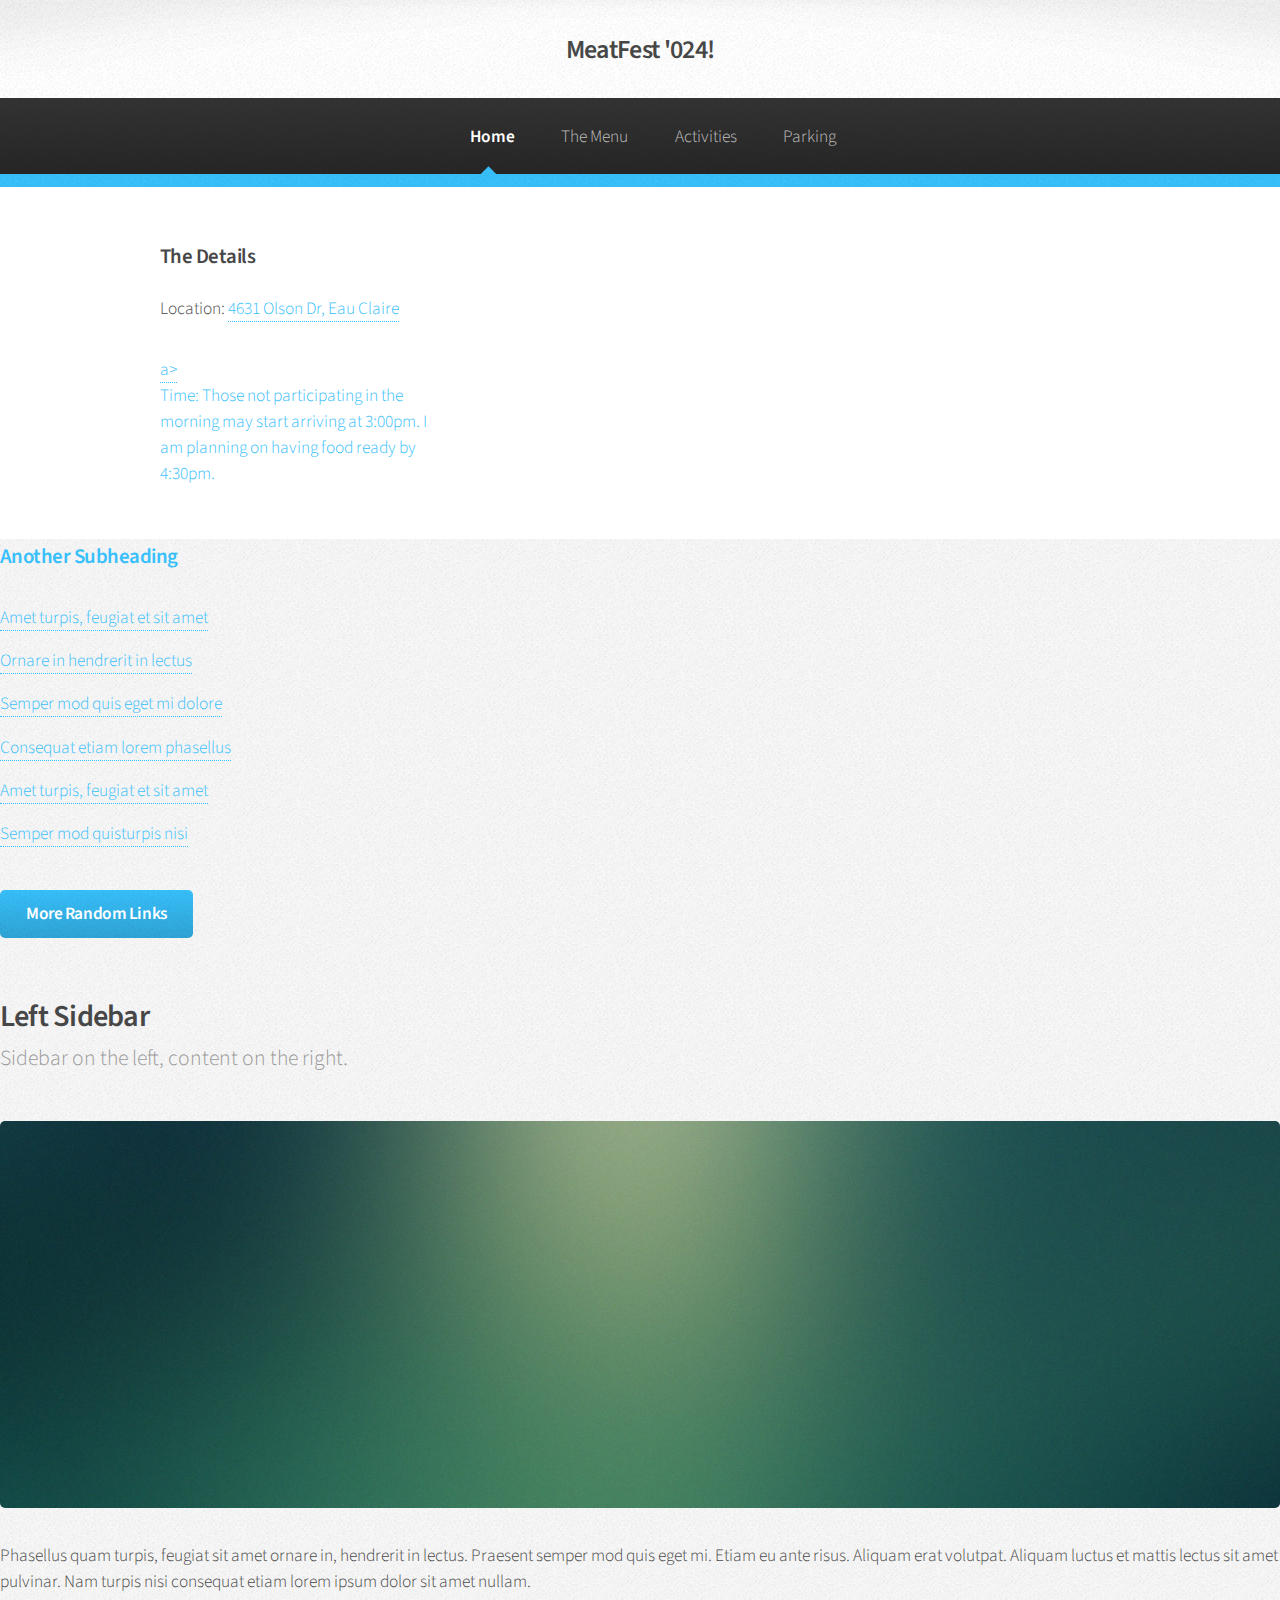
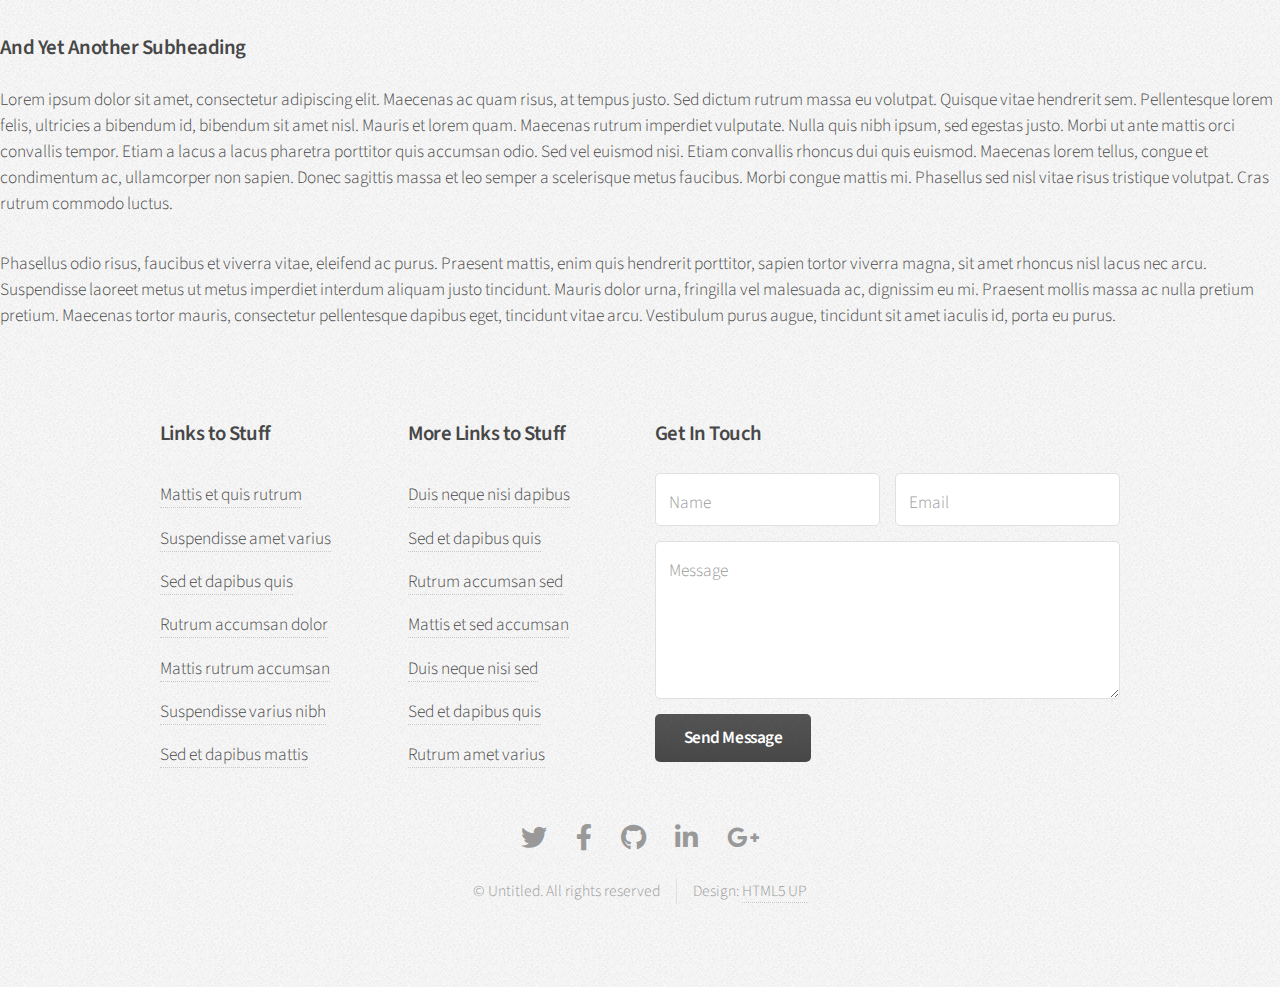
==== activities.html @ 7d2af92f "more stuff" ====
<!DOCTYPE HTML>
<!--
	Arcana by HTML5 UP
	html5up.net | @ajlkn
	Free for personal and commercial use under the CCA 3.0 license (html5up.net/license)
-->
<html>
	<head>
		<title>MeatFest '024'</title>
		<meta charset="utf-8" />
		<meta name="viewport" content="width=device-width, initial-scale=1, user-scalable=no" />
		<link rel="stylesheet" href="assets/css/main.css" />
	</head>
	<body class="is-preload">
		<div id="page-wrapper">

			<!-- Header -->
				<div id="header">

					<!-- Logo -->
						<h1><a href="index.html" id="logo">MeatFest '024!</a></h1>

					<!-- Nav -->
						<nav id="nav">
							<ul>
								<li class="current"><a href="index.html">Home</a></li>
								<li>
									<a href="#">The Menu</a>
									<ul>
										<li><a href="the-meats.html">The MEATS!</a></li>
										<li><a href="the-sides.html">The Sides!</a></li>
										<li><a href="the-desserts.html">The Desserts!</a></li>
									</ul>
								</li>
								<li ><a href="activities.html">Activities</a></li>
								<li><a href="parking.html">Parking</a></li>
							</ul>
						</nav>

				</div>

			<!-- Main -->
				<section class="wrapper style1">
					<div class="container">
						<div class="row gtr-200">
							<div class="col-4 col-12-narrower">
								<div id="sidebar">

									<!-- Sidebar -->

										<section>
											<h3>The Details</h3>
											<p>Location: <a href=https://www.google.com/maps/place/4631+Olson+Dr,+Eau+Claire,+WI+54703/@44.8357871,-91.4330295,19.25z/data=!4m6!3m5!1s0x87f8bb4e6a6b9bab:0xae3e6460a22705f6!8m2!3d44.8358123!4d-91.4323703!16s%2Fg%2F11c1ygnzr8?entry=ttu>4631 Olson Dr, Eau Claire</p></section>a>
											<p>Time: Those not participating in the morning may start arriving at 3:00pm. I am planning on having food ready by 4:30pm.</p>
										</section>

										<section>
											<h3>Another Subheading</h3>
											<ul class="links">
												<li><a href="#">Amet turpis, feugiat et sit amet</a></li>
												<li><a href="#">Ornare in hendrerit in lectus</a></li>
												<li><a href="#">Semper mod quis eget mi dolore</a></li>
												<li><a href="#">Consequat etiam lorem phasellus</a></li>
												<li><a href="#">Amet turpis, feugiat et sit amet</a></li>
												<li><a href="#">Semper mod quisturpis nisi</a></li>
											</ul>
											<footer>
												<a href="#" class="button">More Random Links</a>
											</footer>
										</section>

								</div>
							</div>
							<div class="col-8  col-12-narrower imp-narrower">
								<div id="content">

									<!-- Content -->

										<article>
											<header>
												<h2>Left Sidebar</h2>
												<p>Sidebar on the left, content on the right.</p>
											</header>

											<span class="image featured"><img src="images/banner.jpg" alt="" /></span>

											<p>Phasellus quam turpis, feugiat sit amet ornare in, hendrerit in lectus.
											Praesent semper mod quis eget mi. Etiam eu ante risus. Aliquam erat volutpat.
											Aliquam luctus et mattis lectus sit amet pulvinar. Nam turpis nisi
											consequat etiam lorem ipsum dolor sit amet nullam.</p>

											<h3>And Yet Another Subheading</h3>
											<p>Lorem ipsum dolor sit amet, consectetur adipiscing elit. Maecenas ac quam risus, at tempus
											justo. Sed dictum rutrum massa eu volutpat. Quisque vitae hendrerit sem. Pellentesque lorem felis,
											ultricies a bibendum id, bibendum sit amet nisl. Mauris et lorem quam. Maecenas rutrum imperdiet
											vulputate. Nulla quis nibh ipsum, sed egestas justo. Morbi ut ante mattis orci convallis tempor.
											Etiam a lacus a lacus pharetra porttitor quis accumsan odio. Sed vel euismod nisi. Etiam convallis
											rhoncus dui quis euismod. Maecenas lorem tellus, congue et condimentum ac, ullamcorper non sapien.
											Donec sagittis massa et leo semper a scelerisque metus faucibus. Morbi congue mattis mi.
											Phasellus sed nisl vitae risus tristique volutpat. Cras rutrum commodo luctus.</p>

											<p>Phasellus odio risus, faucibus et viverra vitae, eleifend ac purus. Praesent mattis, enim
											quis hendrerit porttitor, sapien tortor viverra magna, sit amet rhoncus nisl lacus nec arcu.
											Suspendisse laoreet metus ut metus imperdiet interdum aliquam justo tincidunt. Mauris dolor urna,
											fringilla vel malesuada ac, dignissim eu mi. Praesent mollis massa ac nulla pretium pretium.
											Maecenas tortor mauris, consectetur pellentesque dapibus eget, tincidunt vitae arcu.
											Vestibulum purus augue, tincidunt sit amet iaculis id, porta eu purus.</p>
										</article>

								</div>
							</div>
						</div>
					</div>
				</section>

			<!-- Footer -->
				<div id="footer">
					<div class="container">
						<div class="row">
							<section class="col-3 col-6-narrower col-12-mobilep">
								<h3>Links to Stuff</h3>
								<ul class="links">
									<li><a href="#">Mattis et quis rutrum</a></li>
									<li><a href="#">Suspendisse amet varius</a></li>
									<li><a href="#">Sed et dapibus quis</a></li>
									<li><a href="#">Rutrum accumsan dolor</a></li>
									<li><a href="#">Mattis rutrum accumsan</a></li>
									<li><a href="#">Suspendisse varius nibh</a></li>
									<li><a href="#">Sed et dapibus mattis</a></li>
								</ul>
							</section>
							<section class="col-3 col-6-narrower col-12-mobilep">
								<h3>More Links to Stuff</h3>
								<ul class="links">
									<li><a href="#">Duis neque nisi dapibus</a></li>
									<li><a href="#">Sed et dapibus quis</a></li>
									<li><a href="#">Rutrum accumsan sed</a></li>
									<li><a href="#">Mattis et sed accumsan</a></li>
									<li><a href="#">Duis neque nisi sed</a></li>
									<li><a href="#">Sed et dapibus quis</a></li>
									<li><a href="#">Rutrum amet varius</a></li>
								</ul>
							</section>
							<section class="col-6 col-12-narrower">
								<h3>Get In Touch</h3>
								<form>
									<div class="row gtr-50">
										<div class="col-6 col-12-mobilep">
											<input type="text" name="name" id="name" placeholder="Name" />
										</div>
										<div class="col-6 col-12-mobilep">
											<input type="email" name="email" id="email" placeholder="Email" />
										</div>
										<div class="col-12">
											<textarea name="message" id="message" placeholder="Message" rows="5"></textarea>
										</div>
										<div class="col-12">
											<ul class="actions">
												<li><input type="submit" class="button alt" value="Send Message" /></li>
											</ul>
										</div>
									</div>
								</form>
							</section>
						</div>
					</div>

					<!-- Icons -->
						<ul class="icons">
							<li><a href="#" class="icon brands fa-twitter"><span class="label">Twitter</span></a></li>
							<li><a href="#" class="icon brands fa-facebook-f"><span class="label">Facebook</span></a></li>
							<li><a href="#" class="icon brands fa-github"><span class="label">GitHub</span></a></li>
							<li><a href="#" class="icon brands fa-linkedin-in"><span class="label">LinkedIn</span></a></li>
							<li><a href="#" class="icon brands fa-google-plus-g"><span class="label">Google+</span></a></li>
						</ul>

					<!-- Copyright -->
						<div class="copyright">
							<ul class="menu">
								<li>&copy; Untitled. All rights reserved</li><li>Design: <a href="http://html5up.net">HTML5 UP</a></li>
							</ul>
						</div>

				</div>

		</div>

		<!-- Scripts -->
			<script src="assets/js/jquery.min.js"></script>
			<script src="assets/js/jquery.dropotron.min.js"></script>
			<script src="assets/js/browser.min.js"></script>
			<script src="assets/js/breakpoints.min.js"></script>
			<script src="assets/js/util.js"></script>
			<script src="assets/js/main.js"></script>

	</body>
</html>
---- assets/css/main.css ----
@import url("fontawesome-all.min.css");
@import url("https://fonts.googleapis.com/css?family=Source+Sans+Pro:300,300italic,600,600italic");

/*
	Arcana by HTML5 UP
	html5up.net | @ajlkn
	Free for personal and commercial use under the CCA 3.0 license (html5up.net/license)
*/

html, body, div, span, applet, object,
iframe, h1, h2, h3, h4, h5, h6, p, blockquote,
pre, a, abbr, acronym, address, big, cite,
code, del, dfn, em, img, ins, kbd, q, s, samp,
small, strike, strong, sub, sup, tt, var, b,
u, i, center, dl, dt, dd, ol, ul, li, fieldset,
form, label, legend, table, caption, tbody,
tfoot, thead, tr, th, td, article, aside,
canvas, details, embed, figure, figcaption,
footer, header, hgroup, menu, nav, output, ruby,
section, summary, time, mark, audio, video {
	margin: 0;
	padding: 0;
	border: 0;
	font-size: 100%;
	font: inherit;
	vertical-align: baseline;}

article, aside, details, figcaption, figure,
footer, header, hgroup, menu, nav, section {
	display: block;}

body {
	line-height: 1;
}

ol, ul {
	list-style: none;
}

blockquote, q {
	quotes: none;
}

	blockquote:before, blockquote:after, q:before, q:after {
		content: '';
		content: none;
	}

table {
	border-collapse: collapse;
	border-spacing: 0;
}

body {
	-webkit-text-size-adjust: none;
}

mark {
	background-color: transparent;
	color: inherit;
}

input::-moz-focus-inner {
	border: 0;
	padding: 0;
}

input, select, textarea {
	-moz-appearance: none;
	-webkit-appearance: none;
	-ms-appearance: none;
	appearance: none;
}

/* Basic */

	html {
		box-sizing: border-box;
	}

	*, *:before, *:after {
		box-sizing: inherit;
	}

	body {
		background: #f7f7f7 url("images/bg01.png");
	}

		body.is-preload *, body.is-preload *:before, body.is-preload *:after {
			-moz-animation: none !important;
			-webkit-animation: none !important;
			-ms-animation: none !important;
			animation: none !important;
			-moz-transition: none !important;
			-webkit-transition: none !important;
			-ms-transition: none !important;
			transition: none !important;
		}

	body, input, select, textarea {
		color: #474747;
		font-family: 'Source Sans Pro', sans-serif;
		font-size: 16pt;
		font-weight: 300;
		line-height: 1.65em;
	}

	a {
		-moz-transition: color 0.2s ease-in-out, border-color 0.2s ease-in-out, opacity 0.2s ease-in-out;
		-webkit-transition: color 0.2s ease-in-out, border-color 0.2s ease-in-out, opacity 0.2s ease-in-out;
		-ms-transition: color 0.2s ease-in-out, border-color 0.2s ease-in-out, opacity 0.2s ease-in-out;
		transition: color 0.2s ease-in-out, border-color 0.2s ease-in-out, opacity 0.2s ease-in-out;
		color: #37c0fb;
		text-decoration: none;
		border-bottom: dotted 1px;
	}

		a:hover {
			color: #37c0fb;
			border-bottom-color: transparent;
		}

	strong, b {
		font-weight: 600;
	}

	em, i {
		font-style: italic;
	}

	p, ul, ol, dl, table, blockquote {
		margin: 0 0 2em 0;
	}

	h1, h2, h3, h4, h5, h6 {
		color: inherit;
		font-weight: 600;
		line-height: 1.75em;
		margin-bottom: 1em;
	}

		h1 a, h2 a, h3 a, h4 a, h5 a, h6 a {
			color: inherit;
			text-decoration: none;
		}

		h1 em, h2 em, h3 em, h4 em, h5 em, h6 em {
			font-style: normal;
			font-weight: 300;
		}

	h2 {
		font-size: 1.75em;
		letter-spacing: -0.025em;
	}

	h3 {
		font-size: 1.2em;
		letter-spacing: -0.025em;
	}

	sub {
		font-size: 0.8em;
		position: relative;
		top: 0.5em;
	}

	sup {
		font-size: 0.8em;
		position: relative;
		top: -0.5em;
	}

	hr {
		border-top: solid 1px #e0e0e0;
		border: 0;
		margin-bottom: 1.5em;
	}

	blockquote {
		border-left: solid 0.5em #e0e0e0;
		font-style: italic;
		padding: 1em 0 1em 2em;
	}

/* Container */

	.container {
		margin: 0 auto;
		max-width: 100%;
		width: 1400px;
	}

		@media screen and (max-width: 1680px) {

			.container {
				width: 1200px;
			}

		}

		@media screen and (max-width: 1280px) {

			.container {
				width: 960px;
			}

		}

		@media screen and (max-width: 980px) {

			.container {
				width: 95%;
			}

		}

		@media screen and (max-width: 840px) {

			.container {
				width: 95%;
			}

		}

		@media screen and (max-width: 736px) {

			.container {
				width: 90%;
			}

		}

		@media screen and (max-width: 480px) {

			.container {
				width: 100%;
			}

		}

/* Row */

	.row {
		display: flex;
		flex-wrap: wrap;
		box-sizing: border-box;
		align-items: stretch;
	}

		.row > * {
			box-sizing: border-box;
		}

		.row.gtr-uniform > * > :last-child {
			margin-bottom: 0;
		}

		.row.aln-left {
			justify-content: flex-start;
		}

		.row.aln-center {
			justify-content: center;
		}

		.row.aln-right {
			justify-content: flex-end;
		}

		.row.aln-top {
			align-items: flex-start;
		}

		.row.aln-middle {
			align-items: center;
		}

		.row.aln-bottom {
			align-items: flex-end;
		}

		.row > .imp {
			order: -1;
		}

		.row > .col-1 {
			width: 8.33333%;
		}

		.row > .off-1 {
			margin-left: 8.33333%;
		}

		.row > .col-2 {
			width: 16.66667%;
		}

		.row > .off-2 {
			margin-left: 16.66667%;
		}

		.row > .col-3 {
			width: 25%;
		}

		.row > .off-3 {
			margin-left: 25%;
		}

		.row > .col-4 {
			width: 33.33333%;
		}

		.row > .off-4 {
			margin-left: 33.33333%;
		}

		.row > .col-5 {
			width: 41.66667%;
		}

		.row > .off-5 {
			margin-left: 41.66667%;
		}

		.row > .col-6 {
			width: 50%;
		}

		.row > .off-6 {
			margin-left: 50%;
		}

		.row > .col-7 {
			width: 58.33333%;
		}

		.row > .off-7 {
			margin-left: 58.33333%;
		}

		.row > .col-8 {
			width: 66.66667%;
		}

		.row > .off-8 {
			margin-left: 66.66667%;
		}

		.row > .col-9 {
			width: 75%;
		}

		.row > .off-9 {
			margin-left: 75%;
		}

		.row > .col-10 {
			width: 83.33333%;
		}

		.row > .off-10 {
			margin-left: 83.33333%;
		}

		.row > .col-11 {
			width: 91.66667%;
		}

		.row > .off-11 {
			margin-left: 91.66667%;
		}

		.row > .col-12 {
			width: 100%;
		}

		.row > .off-12 {
			margin-left: 100%;
		}

		.row.gtr-0 {
			margin-top: 0px;
			margin-left: 0px;
		}

			.row.gtr-0 > * {
				padding: 0px 0 0 0px;
			}

			.row.gtr-0.gtr-uniform {
				margin-top: 0px;
			}

				.row.gtr-0.gtr-uniform > * {
					padding-top: 0px;
				}

		.row.gtr-25 {
			margin-top: -12.5px;
			margin-left: -12.5px;
		}

			.row.gtr-25 > * {
				padding: 12.5px 0 0 12.5px;
			}

			.row.gtr-25.gtr-uniform {
				margin-top: -12.5px;
			}

				.row.gtr-25.gtr-uniform > * {
					padding-top: 12.5px;
				}

		.row.gtr-50 {
			margin-top: -25px;
			margin-left: -25px;
		}

			.row.gtr-50 > * {
				padding: 25px 0 0 25px;
			}

			.row.gtr-50.gtr-uniform {
				margin-top: -25px;
			}

				.row.gtr-50.gtr-uniform > * {
					padding-top: 25px;
				}

		.row {
			margin-top: -50px;
			margin-left: -50px;
		}

			.row > * {
				padding: 50px 0 0 50px;
			}

			.row.gtr-uniform {
				margin-top: -50px;
			}

				.row.gtr-uniform > * {
					padding-top: 50px;
				}

		.row.gtr-150 {
			margin-top: -75px;
			margin-left: -75px;
		}

			.row.gtr-150 > * {
				padding: 75px 0 0 75px;
			}

			.row.gtr-150.gtr-uniform {
				margin-top: -75px;
			}

				.row.gtr-150.gtr-uniform > * {
					padding-top: 75px;
				}

		.row.gtr-200 {
			margin-top: -100px;
			margin-left: -100px;
		}

			.row.gtr-200 > * {
				padding: 100px 0 0 100px;
			}

			.row.gtr-200.gtr-uniform {
				margin-top: -100px;
			}

				.row.gtr-200.gtr-uniform > * {
					padding-top: 100px;
				}

		@media screen and (max-width: 1680px) {

			.row {
				display: flex;
				flex-wrap: wrap;
				box-sizing: border-box;
				align-items: stretch;
			}

				.row > * {
					box-sizing: border-box;
				}

				.row.gtr-uniform > * > :last-child {
					margin-bottom: 0;
				}

				.row.aln-left {
					justify-content: flex-start;
				}

				.row.aln-center {
					justify-content: center;
				}

				.row.aln-right {
					justify-content: flex-end;
				}

				.row.aln-top {
					align-items: flex-start;
				}

				.row.aln-middle {
					align-items: center;
				}

				.row.aln-bottom {
					align-items: flex-end;
				}

				.row > .imp-wide {
					order: -1;
				}

				.row > .col-1-wide {
					width: 8.33333%;
				}

				.row > .off-1-wide {
					margin-left: 8.33333%;
				}

				.row > .col-2-wide {
					width: 16.66667%;
				}

				.row > .off-2-wide {
					margin-left: 16.66667%;
				}

				.row > .col-3-wide {
					width: 25%;
				}

				.row > .off-3-wide {
					margin-left: 25%;
				}

				.row > .col-4-wide {
					width: 33.33333%;
				}

				.row > .off-4-wide {
					margin-left: 33.33333%;
				}

				.row > .col-5-wide {
					width: 41.66667%;
				}

				.row > .off-5-wide {
					margin-left: 41.66667%;
				}

				.row > .col-6-wide {
					width: 50%;
				}

				.row > .off-6-wide {
					margin-left: 50%;
				}

				.row > .col-7-wide {
					width: 58.33333%;
				}

				.row > .off-7-wide {
					margin-left: 58.33333%;
				}

				.row > .col-8-wide {
					width: 66.66667%;
				}

				.row > .off-8-wide {
					margin-left: 66.66667%;
				}

				.row > .col-9-wide {
					width: 75%;
				}

				.row > .off-9-wide {
					margin-left: 75%;
				}

				.row > .col-10-wide {
					width: 83.33333%;
				}

				.row > .off-10-wide {
					margin-left: 83.33333%;
				}

				.row > .col-11-wide {
					width: 91.66667%;
				}

				.row > .off-11-wide {
					margin-left: 91.66667%;
				}

				.row > .col-12-wide {
					width: 100%;
				}

				.row > .off-12-wide {
					margin-left: 100%;
				}

				.row.gtr-0 {
					margin-top: 0px;
					margin-left: 0px;
				}

					.row.gtr-0 > * {
						padding: 0px 0 0 0px;
					}

					.row.gtr-0.gtr-uniform {
						margin-top: 0px;
					}

						.row.gtr-0.gtr-uniform > * {
							padding-top: 0px;
						}

				.row.gtr-25 {
					margin-top: -10px;
					margin-left: -10px;
				}

					.row.gtr-25 > * {
						padding: 10px 0 0 10px;
					}

					.row.gtr-25.gtr-uniform {
						margin-top: -10px;
					}

						.row.gtr-25.gtr-uniform > * {
							padding-top: 10px;
						}

				.row.gtr-50 {
					margin-top: -20px;
					margin-left: -20px;
				}

					.row.gtr-50 > * {
						padding: 20px 0 0 20px;
					}

					.row.gtr-50.gtr-uniform {
						margin-top: -20px;
					}

						.row.gtr-50.gtr-uniform > * {
							padding-top: 20px;
						}

				.row {
					margin-top: -40px;
					margin-left: -40px;
				}

					.row > * {
						padding: 40px 0 0 40px;
					}

					.row.gtr-uniform {
						margin-top: -40px;
					}

						.row.gtr-uniform > * {
							padding-top: 40px;
						}

				.row.gtr-150 {
					margin-top: -60px;
					margin-left: -60px;
				}

					.row.gtr-150 > * {
						padding: 60px 0 0 60px;
					}

					.row.gtr-150.gtr-uniform {
						margin-top: -60px;
					}

						.row.gtr-150.gtr-uniform > * {
							padding-top: 60px;
						}

				.row.gtr-200 {
					margin-top: -80px;
					margin-left: -80px;
				}

					.row.gtr-200 > * {
						padding: 80px 0 0 80px;
					}

					.row.gtr-200.gtr-uniform {
						margin-top: -80px;
					}

						.row.gtr-200.gtr-uniform > * {
							padding-top: 80px;
						}

		}

		@media screen and (max-width: 1280px) {

			.row {
				display: flex;
				flex-wrap: wrap;
				box-sizing: border-box;
				align-items: stretch;
			}

				.row > * {
					box-sizing: border-box;
				}

				.row.gtr-uniform > * > :last-child {
					margin-bottom: 0;
				}

				.row.aln-left {
					justify-content: flex-start;
				}

				.row.aln-center {
					justify-content: center;
				}

				.row.aln-right {
					justify-content: flex-end;
				}

				.row.aln-top {
					align-items: flex-start;
				}

				.row.aln-middle {
					align-items: center;
				}

				.row.aln-bottom {
					align-items: flex-end;
				}

				.row > .imp-normal {
					order: -1;
				}

				.row > .col-1-normal {
					width: 8.33333%;
				}

				.row > .off-1-normal {
					margin-left: 8.33333%;
				}

				.row > .col-2-normal {
					width: 16.66667%;
				}

				.row > .off-2-normal {
					margin-left: 16.66667%;
				}

				.row > .col-3-normal {
					width: 25%;
				}

				.row > .off-3-normal {
					margin-left: 25%;
				}

				.row > .col-4-normal {
					width: 33.33333%;
				}

				.row > .off-4-normal {
					margin-left: 33.33333%;
				}

				.row > .col-5-normal {
					width: 41.66667%;
				}

				.row > .off-5-normal {
					margin-left: 41.66667%;
				}

				.row > .col-6-normal {
					width: 50%;
				}

				.row > .off-6-normal {
					margin-left: 50%;
				}

				.row > .col-7-normal {
					width: 58.33333%;
				}

				.row > .off-7-normal {
					margin-left: 58.33333%;
				}

				.row > .col-8-normal {
					width: 66.66667%;
				}

				.row > .off-8-normal {
					margin-left: 66.66667%;
				}

				.row > .col-9-normal {
					width: 75%;
				}

				.row > .off-9-normal {
					margin-left: 75%;
				}

				.row > .col-10-normal {
					width: 83.33333%;
				}

				.row > .off-10-normal {
					margin-left: 83.33333%;
				}

				.row > .col-11-normal {
					width: 91.66667%;
				}

				.row > .off-11-normal {
					margin-left: 91.66667%;
				}

				.row > .col-12-normal {
					width: 100%;
				}

				.row > .off-12-normal {
					margin-left: 100%;
				}

				.row.gtr-0 {
					margin-top: 0px;
					margin-left: 0px;
				}

					.row.gtr-0 > * {
						padding: 0px 0 0 0px;
					}

					.row.gtr-0.gtr-uniform {
						margin-top: 0px;
					}

						.row.gtr-0.gtr-uniform > * {
							padding-top: 0px;
						}

				.row.gtr-25 {
					margin-top: -7.5px;
					margin-left: -7.5px;
				}

					.row.gtr-25 > * {
						padding: 7.5px 0 0 7.5px;
					}

					.row.gtr-25.gtr-uniform {
						margin-top: -7.5px;
					}

						.row.gtr-25.gtr-uniform > * {
							padding-top: 7.5px;
						}

				.row.gtr-50 {
					margin-top: -15px;
					margin-left: -15px;
				}

					.row.gtr-50 > * {
						padding: 15px 0 0 15px;
					}

					.row.gtr-50.gtr-uniform {
						margin-top: -15px;
					}

						.row.gtr-50.gtr-uniform > * {
							padding-top: 15px;
						}

				.row {
					margin-top: -30px;
					margin-left: -30px;
				}

					.row > * {
						padding: 30px 0 0 30px;
					}

					.row.gtr-uniform {
						margin-top: -30px;
					}

						.row.gtr-uniform > * {
							padding-top: 30px;
						}

				.row.gtr-150 {
					margin-top: -45px;
					margin-left: -45px;
				}

					.row.gtr-150 > * {
						padding: 45px 0 0 45px;
					}

					.row.gtr-150.gtr-uniform {
						margin-top: -45px;
					}

						.row.gtr-150.gtr-uniform > * {
							padding-top: 45px;
						}

				.row.gtr-200 {
					margin-top: -60px;
					margin-left: -60px;
				}

					.row.gtr-200 > * {
						padding: 60px 0 0 60px;
					}

					.row.gtr-200.gtr-uniform {
						margin-top: -60px;
					}

						.row.gtr-200.gtr-uniform > * {
							padding-top: 60px;
						}

		}

		@media screen and (max-width: 980px) {

			.row {
				display: flex;
				flex-wrap: wrap;
				box-sizing: border-box;
				align-items: stretch;
			}

				.row > * {
					box-sizing: border-box;
				}

				.row.gtr-uniform > * > :last-child {
					margin-bottom: 0;
				}

				.row.aln-left {
					justify-content: flex-start;
				}

				.row.aln-center {
					justify-content: center;
				}

				.row.aln-right {
					justify-content: flex-end;
				}

				.row.aln-top {
					align-items: flex-start;
				}

				.row.aln-middle {
					align-items: center;
				}

				.row.aln-bottom {
					align-items: flex-end;
				}

				.row > .imp-narrow {
					order: -1;
				}

				.row > .col-1-narrow {
					width: 8.33333%;
				}

				.row > .off-1-narrow {
					margin-left: 8.33333%;
				}

				.row > .col-2-narrow {
					width: 16.66667%;
				}

				.row > .off-2-narrow {
					margin-left: 16.66667%;
				}

				.row > .col-3-narrow {
					width: 25%;
				}

				.row > .off-3-narrow {
					margin-left: 25%;
				}

				.row > .col-4-narrow {
					width: 33.33333%;
				}

				.row > .off-4-narrow {
					margin-left: 33.33333%;
				}

				.row > .col-5-narrow {
					width: 41.66667%;
				}

				.row > .off-5-narrow {
					margin-left: 41.66667%;
				}

				.row > .col-6-narrow {
					width: 50%;
				}

				.row > .off-6-narrow {
					margin-left: 50%;
				}

				.row > .col-7-narrow {
					width: 58.33333%;
				}

				.row > .off-7-narrow {
					margin-left: 58.33333%;
				}

				.row > .col-8-narrow {
					width: 66.66667%;
				}

				.row > .off-8-narrow {
					margin-left: 66.66667%;
				}

				.row > .col-9-narrow {
					width: 75%;
				}

				.row > .off-9-narrow {
					margin-left: 75%;
				}

				.row > .col-10-narrow {
					width: 83.33333%;
				}

				.row > .off-10-narrow {
					margin-left: 83.33333%;
				}

				.row > .col-11-narrow {
					width: 91.66667%;
				}

				.row > .off-11-narrow {
					margin-left: 91.66667%;
				}

				.row > .col-12-narrow {
					width: 100%;
				}

				.row > .off-12-narrow {
					margin-left: 100%;
				}

				.row.gtr-0 {
					margin-top: 0px;
					margin-left: 0px;
				}

					.row.gtr-0 > * {
						padding: 0px 0 0 0px;
					}

					.row.gtr-0.gtr-uniform {
						margin-top: 0px;
					}

						.row.gtr-0.gtr-uniform > * {
							padding-top: 0px;
						}

				.row.gtr-25 {
					margin-top: -7.5px;
					margin-left: -7.5px;
				}

					.row.gtr-25 > * {
						padding: 7.5px 0 0 7.5px;
					}

					.row.gtr-25.gtr-uniform {
						margin-top: -7.5px;
					}

						.row.gtr-25.gtr-uniform > * {
							padding-top: 7.5px;
						}

				.row.gtr-50 {
					margin-top: -15px;
					margin-left: -15px;
				}

					.row.gtr-50 > * {
						padding: 15px 0 0 15px;
					}

					.row.gtr-50.gtr-uniform {
						margin-top: -15px;
					}

						.row.gtr-50.gtr-uniform > * {
							padding-top: 15px;
						}

				.row {
					margin-top: -30px;
					margin-left: -30px;
				}

					.row > * {
						padding: 30px 0 0 30px;
					}

					.row.gtr-uniform {
						margin-top: -30px;
					}

						.row.gtr-uniform > * {
							padding-top: 30px;
						}

				.row.gtr-150 {
					margin-top: -45px;
					margin-left: -45px;
				}

					.row.gtr-150 > * {
						padding: 45px 0 0 45px;
					}

					.row.gtr-150.gtr-uniform {
						margin-top: -45px;
					}

						.row.gtr-150.gtr-uniform > * {
							padding-top: 45px;
						}

				.row.gtr-200 {
					margin-top: -60px;
					margin-left: -60px;
				}

					.row.gtr-200 > * {
						padding: 60px 0 0 60px;
					}

					.row.gtr-200.gtr-uniform {
						margin-top: -60px;
					}

						.row.gtr-200.gtr-uniform > * {
							padding-top: 60px;
						}

		}

		@media screen and (max-width: 840px) {

			.row {
				display: flex;
				flex-wrap: wrap;
				box-sizing: border-box;
				align-items: stretch;
			}

				.row > * {
					box-sizing: border-box;
				}

				.row.gtr-uniform > * > :last-child {
					margin-bottom: 0;
				}

				.row.aln-left {
					justify-content: flex-start;
				}

				.row.aln-center {
					justify-content: center;
				}

				.row.aln-right {
					justify-content: flex-end;
				}

				.row.aln-top {
					align-items: flex-start;
				}

				.row.aln-middle {
					align-items: center;
				}

				.row.aln-bottom {
					align-items: flex-end;
				}

				.row > .imp-narrower {
					order: -1;
				}

				.row > .col-1-narrower {
					width: 8.33333%;
				}

				.row > .off-1-narrower {
					margin-left: 8.33333%;
				}

				.row > .col-2-narrower {
					width: 16.66667%;
				}

				.row > .off-2-narrower {
					margin-left: 16.66667%;
				}

				.row > .col-3-narrower {
					width: 25%;
				}

				.row > .off-3-narrower {
					margin-left: 25%;
				}

				.row > .col-4-narrower {
					width: 33.33333%;
				}

				.row > .off-4-narrower {
					margin-left: 33.33333%;
				}

				.row > .col-5-narrower {
					width: 41.66667%;
				}

				.row > .off-5-narrower {
					margin-left: 41.66667%;
				}

				.row > .col-6-narrower {
					width: 50%;
				}

				.row > .off-6-narrower {
					margin-left: 50%;
				}

				.row > .col-7-narrower {
					width: 58.33333%;
				}

				.row > .off-7-narrower {
					margin-left: 58.33333%;
				}

				.row > .col-8-narrower {
					width: 66.66667%;
				}

				.row > .off-8-narrower {
					margin-left: 66.66667%;
				}

				.row > .col-9-narrower {
					width: 75%;
				}

				.row > .off-9-narrower {
					margin-left: 75%;
				}

				.row > .col-10-narrower {
					width: 83.33333%;
				}

				.row > .off-10-narrower {
					margin-left: 83.33333%;
				}

				.row > .col-11-narrower {
					width: 91.66667%;
				}

				.row > .off-11-narrower {
					margin-left: 91.66667%;
				}

				.row > .col-12-narrower {
					width: 100%;
				}

				.row > .off-12-narrower {
					margin-left: 100%;
				}

				.row.gtr-0 {
					margin-top: 0px;
					margin-left: 0px;
				}

					.row.gtr-0 > * {
						padding: 0px 0 0 0px;
					}

					.row.gtr-0.gtr-uniform {
						margin-top: 0px;
					}

						.row.gtr-0.gtr-uniform > * {
							padding-top: 0px;
						}

				.row.gtr-25 {
					margin-top: -7.5px;
					margin-left: -7.5px;
				}

					.row.gtr-25 > * {
						padding: 7.5px 0 0 7.5px;
					}

					.row.gtr-25.gtr-uniform {
						margin-top: -7.5px;
					}

						.row.gtr-25.gtr-uniform > * {
							padding-top: 7.5px;
						}

				.row.gtr-50 {
					margin-top: -15px;
					margin-left: -15px;
				}

					.row.gtr-50 > * {
						padding: 15px 0 0 15px;
					}

					.row.gtr-50.gtr-uniform {
						margin-top: -15px;
					}

						.row.gtr-50.gtr-uniform > * {
							padding-top: 15px;
						}

				.row {
					margin-top: -30px;
					margin-left: -30px;
				}

					.row > * {
						padding: 30px 0 0 30px;
					}

					.row.gtr-uniform {
						margin-top: -30px;
					}

						.row.gtr-uniform > * {
							padding-top: 30px;
						}

				.row.gtr-150 {
					margin-top: -45px;
					margin-left: -45px;
				}

					.row.gtr-150 > * {
						padding: 45px 0 0 45px;
					}

					.row.gtr-150.gtr-uniform {
						margin-top: -45px;
					}

						.row.gtr-150.gtr-uniform > * {
							padding-top: 45px;
						}

				.row.gtr-200 {
					margin-top: -60px;
					margin-left: -60px;
				}

					.row.gtr-200 > * {
						padding: 60px 0 0 60px;
					}

					.row.gtr-200.gtr-uniform {
						margin-top: -60px;
					}

						.row.gtr-200.gtr-uniform > * {
							padding-top: 60px;
						}

		}

		@media screen and (max-width: 736px) {

			.row {
				display: flex;
				flex-wrap: wrap;
				box-sizing: border-box;
				align-items: stretch;
			}

				.row > * {
					box-sizing: border-box;
				}

				.row.gtr-uniform > * > :last-child {
					margin-bottom: 0;
				}

				.row.aln-left {
					justify-content: flex-start;
				}

				.row.aln-center {
					justify-content: center;
				}

				.row.aln-right {
					justify-content: flex-end;
				}

				.row.aln-top {
					align-items: flex-start;
				}

				.row.aln-middle {
					align-items: center;
				}

				.row.aln-bottom {
					align-items: flex-end;
				}

				.row > .imp-mobile {
					order: -1;
				}

				.row > .col-1-mobile {
					width: 8.33333%;
				}

				.row > .off-1-mobile {
					margin-left: 8.33333%;
				}

				.row > .col-2-mobile {
					width: 16.66667%;
				}

				.row > .off-2-mobile {
					margin-left: 16.66667%;
				}

				.row > .col-3-mobile {
					width: 25%;
				}

				.row > .off-3-mobile {
					margin-left: 25%;
				}

				.row > .col-4-mobile {
					width: 33.33333%;
				}

				.row > .off-4-mobile {
					margin-left: 33.33333%;
				}

				.row > .col-5-mobile {
					width: 41.66667%;
				}

				.row > .off-5-mobile {
					margin-left: 41.66667%;
				}

				.row > .col-6-mobile {
					width: 50%;
				}

				.row > .off-6-mobile {
					margin-left: 50%;
				}

				.row > .col-7-mobile {
					width: 58.33333%;
				}

				.row > .off-7-mobile {
					margin-left: 58.33333%;
				}

				.row > .col-8-mobile {
					width: 66.66667%;
				}

				.row > .off-8-mobile {
					margin-left: 66.66667%;
				}

				.row > .col-9-mobile {
					width: 75%;
				}

				.row > .off-9-mobile {
					margin-left: 75%;
				}

				.row > .col-10-mobile {
					width: 83.33333%;
				}

				.row > .off-10-mobile {
					margin-left: 83.33333%;
				}

				.row > .col-11-mobile {
					width: 91.66667%;
				}

				.row > .off-11-mobile {
					margin-left: 91.66667%;
				}

				.row > .col-12-mobile {
					width: 100%;
				}

				.row > .off-12-mobile {
					margin-left: 100%;
				}

				.row.gtr-0 {
					margin-top: 0px;
					margin-left: 0px;
				}

					.row.gtr-0 > * {
						padding: 0px 0 0 0px;
					}

					.row.gtr-0.gtr-uniform {
						margin-top: 0px;
					}

						.row.gtr-0.gtr-uniform > * {
							padding-top: 0px;
						}

				.row.gtr-25 {
					margin-top: -5px;
					margin-left: -5px;
				}

					.row.gtr-25 > * {
						padding: 5px 0 0 5px;
					}

					.row.gtr-25.gtr-uniform {
						margin-top: -5px;
					}

						.row.gtr-25.gtr-uniform > * {
							padding-top: 5px;
						}

				.row.gtr-50 {
					margin-top: -10px;
					margin-left: -10px;
				}

					.row.gtr-50 > * {
						padding: 10px 0 0 10px;
					}

					.row.gtr-50.gtr-uniform {
						margin-top: -10px;
					}

						.row.gtr-50.gtr-uniform > * {
							padding-top: 10px;
						}

				.row {
					margin-top: -20px;
					margin-left: -20px;
				}

					.row > * {
						padding: 20px 0 0 20px;
					}

					.row.gtr-uniform {
						margin-top: -20px;
					}

						.row.gtr-uniform > * {
							padding-top: 20px;
						}

				.row.gtr-150 {
					margin-top: -30px;
					margin-left: -30px;
				}

					.row.gtr-150 > * {
						padding: 30px 0 0 30px;
					}

					.row.gtr-150.gtr-uniform {
						margin-top: -30px;
					}

						.row.gtr-150.gtr-uniform > * {
							padding-top: 30px;
						}

				.row.gtr-200 {
					margin-top: -40px;
					margin-left: -40px;
				}

					.row.gtr-200 > * {
						padding: 40px 0 0 40px;
					}

					.row.gtr-200.gtr-uniform {
						margin-top: -40px;
					}

						.row.gtr-200.gtr-uniform > * {
							padding-top: 40px;
						}

		}

		@media screen and (max-width: 480px) {

			.row {
				display: flex;
				flex-wrap: wrap;
				box-sizing: border-box;
				align-items: stretch;
			}

				.row > * {
					box-sizing: border-box;
				}

				.row.gtr-uniform > * > :last-child {
					margin-bottom: 0;
				}

				.row.aln-left {
					justify-content: flex-start;
				}

				.row.aln-center {
					justify-content: center;
				}

				.row.aln-right {
					justify-content: flex-end;
				}

				.row.aln-top {
					align-items: flex-start;
				}

				.row.aln-middle {
					align-items: center;
				}

				.row.aln-bottom {
					align-items: flex-end;
				}

				.row > .imp-mobilep {
					order: -1;
				}

				.row > .col-1-mobilep {
					width: 8.33333%;
				}

				.row > .off-1-mobilep {
					margin-left: 8.33333%;
				}

				.row > .col-2-mobilep {
					width: 16.66667%;
				}

				.row > .off-2-mobilep {
					margin-left: 16.66667%;
				}

				.row > .col-3-mobilep {
					width: 25%;
				}

				.row > .off-3-mobilep {
					margin-left: 25%;
				}

				.row > .col-4-mobilep {
					width: 33.33333%;
				}

				.row > .off-4-mobilep {
					margin-left: 33.33333%;
				}

				.row > .col-5-mobilep {
					width: 41.66667%;
				}

				.row > .off-5-mobilep {
					margin-left: 41.66667%;
				}

				.row > .col-6-mobilep {
					width: 50%;
				}

				.row > .off-6-mobilep {
					margin-left: 50%;
				}

				.row > .col-7-mobilep {
					width: 58.33333%;
				}

				.row > .off-7-mobilep {
					margin-left: 58.33333%;
				}

				.row > .col-8-mobilep {
					width: 66.66667%;
				}

				.row > .off-8-mobilep {
					margin-left: 66.66667%;
				}

				.row > .col-9-mobilep {
					width: 75%;
				}

				.row > .off-9-mobilep {
					margin-left: 75%;
				}

				.row > .col-10-mobilep {
					width: 83.33333%;
				}

				.row > .off-10-mobilep {
					margin-left: 83.33333%;
				}

				.row > .col-11-mobilep {
					width: 91.66667%;
				}

				.row > .off-11-mobilep {
					margin-left: 91.66667%;
				}

				.row > .col-12-mobilep {
					width: 100%;
				}

				.row > .off-12-mobilep {
					margin-left: 100%;
				}

				.row.gtr-0 {
					margin-top: 0px;
					margin-left: 0px;
				}

					.row.gtr-0 > * {
						padding: 0px 0 0 0px;
					}

					.row.gtr-0.gtr-uniform {
						margin-top: 0px;
					}

						.row.gtr-0.gtr-uniform > * {
							padding-top: 0px;
						}

				.row.gtr-25 {
					margin-top: -5px;
					margin-left: -5px;
				}

					.row.gtr-25 > * {
						padding: 5px 0 0 5px;
					}

					.row.gtr-25.gtr-uniform {
						margin-top: -5px;
					}

						.row.gtr-25.gtr-uniform > * {
							padding-top: 5px;
						}

				.row.gtr-50 {
					margin-top: -10px;
					margin-left: -10px;
				}

					.row.gtr-50 > * {
						padding: 10px 0 0 10px;
					}

					.row.gtr-50.gtr-uniform {
						margin-top: -10px;
					}

						.row.gtr-50.gtr-uniform > * {
							padding-top: 10px;
						}

				.row {
					margin-top: -20px;
					margin-left: -20px;
				}

					.row > * {
						padding: 20px 0 0 20px;
					}

					.row.gtr-uniform {
						margin-top: -20px;
					}

						.row.gtr-uniform > * {
							padding-top: 20px;
						}

				.row.gtr-150 {
					margin-top: -30px;
					margin-left: -30px;
				}

					.row.gtr-150 > * {
						padding: 30px 0 0 30px;
					}

					.row.gtr-150.gtr-uniform {
						margin-top: -30px;
					}

						.row.gtr-150.gtr-uniform > * {
							padding-top: 30px;
						}

				.row.gtr-200 {
					margin-top: -40px;
					margin-left: -40px;
				}

					.row.gtr-200 > * {
						padding: 40px 0 0 40px;
					}

					.row.gtr-200.gtr-uniform {
						margin-top: -40px;
					}

						.row.gtr-200.gtr-uniform > * {
							padding-top: 40px;
						}

		}

/* Section/Article */

	section.special, article.special {
		text-align: center;
	}

	header p {
		color: #999;
		font-size: 1.25em;
		position: relative;
		margin-top: -1.25em;
		margin-bottom: 2.25em;
	}

	header.major {
		text-align: center;
		margin: 0 0 2em 0;
	}

		header.major h2 {
			font-size: 2.25em;
		}

		header.major p {
			position: relative;
			border-top: solid 1px #e0e0e0;
			padding: 1em 0 0 0;
			margin: 0;
			top: -1em;
			font-size: 1.5em;
			letter-spacing: -0.025em;
		}

	footer {
		margin: 0 0 3em 0;
	}

		footer > :last-child {
			margin-bottom: 0;
		}

		footer.major {
			padding-top: 3em;
		}

/* Form */

	input[type="text"],
	input[type="password"],
	input[type="email"],
	textarea {
		-moz-appearance: none;
		-webkit-appearance: none;
		-ms-appearance: none;
		appearance: none;
		-moz-transition: border-color 0.2s ease-in-out;
		-webkit-transition: border-color 0.2s ease-in-out;
		-ms-transition: border-color 0.2s ease-in-out;
		transition: border-color 0.2s ease-in-out;
		background: #fff;
		border: solid 1px #e0e0e0;
		border-radius: 5px;
		color: inherit;
		display: block;
		outline: 0;
		padding: 0.75em;
		text-decoration: none;
		width: 100%;
	}

		input[type="text"]:focus,
		input[type="password"]:focus,
		input[type="email"]:focus,
		textarea:focus {
			border-color: #37c0fb;
		}

	input[type="text"],
	input[type="password"],
	input[type="email"] {
		line-height: 1em;
	}

	label {
		display: block;
		color: inherit;
		font-weight: 600;
		line-height: 1.75em;
		margin-bottom: 0.5em;
	}

	::-webkit-input-placeholder {
		color: #999;
		position: relative;
		top: 3px;
	}

	:-moz-placeholder {
		color: #999;
	}

	::-moz-placeholder {
		color: #999;
	}

	:-ms-input-placeholder {
		color: #999;
	}

/* Image */

	.image {
		border: 0;
		display: inline-block;
		position: relative;
		border-radius: 5px;
	}

		.image img {
			display: block;
			border-radius: 5px;
		}

		.image.left {
			display: block;
			float: left;
			margin: 0 2em 2em 0;
			position: relative;
			top: 0.25em;
		}

			.image.left img {
				display: block;
				width: 100%;
			}

		.image.fit {
			display: block;
		}

			.image.fit img {
				display: block;
				width: 100%;
			}

		.image.featured {
			display: block;
			margin: 0 0 2em 0;
		}

			.image.featured img {
				display: block;
				width: 100%;
			}

/* Icon */

	.icon {
		text-decoration: none;
		position: relative;
		text-decoration: none;
	}

		.icon:before {
			-moz-osx-font-smoothing: grayscale;
			-webkit-font-smoothing: antialiased;
			display: inline-block;
			font-style: normal;
			font-variant: normal;
			text-rendering: auto;
			line-height: 1;
			text-transform: none !important;
			font-family: 'Font Awesome 5 Free';
			font-weight: 400;
		}

		.icon > .label {
			display: none;
		}

		.icon:before {
			line-height: inherit;
		}

		.icon.solid:before {
			font-weight: 900;
		}

		.icon.brands:before {
			font-family: 'Font Awesome 5 Brands';
		}

		.icon.major {
			text-align: center;
			cursor: default;
			background-color: #37c0fb;
			background-image: -moz-linear-gradient(top, rgba(0,0,0,0), rgba(0,0,0,0.15)), url("images/bg01.png");
			background-image: -webkit-linear-gradient(top, rgba(0,0,0,0), rgba(0,0,0,0.15)), url("images/bg01.png");
			background-image: -ms-linear-gradient(top, rgba(0,0,0,0), rgba(0,0,0,0.15)), url("images/bg01.png");
			background-image: linear-gradient(top, rgba(0,0,0,0), rgba(0,0,0,0.15)), url("images/bg01.png");
			color: #fff;
			border-radius: 100%;
			display: inline-block;
			width: 5em;
			height: 5em;
			line-height: 5em;
			box-shadow: 0 0 0 7px white, 0 0 0 8px #e0e0e0;
			margin: 0 0 2em 0;
		}

			.icon.major:before {
				font-size: 36px;
			}

/* Lists */

	ol {
		list-style: decimal;
		padding-left: 1.25em;
	}

		ol li {
			padding-left: 0.25em;
		}

	ul {
		list-style: disc;
		padding-left: 1em;
	}

		ul li {
			padding-left: 0.5em;
		}

/* Links */

	ul.links {
		list-style: none;
		padding-left: 0;
	}

		ul.links li {
			line-height: 2.5em;
			padding-left: 0;
		}

/* Icons */

	ul.icons {
		cursor: default;
		list-style: none;
		padding-left: 0;
	}

		ul.icons li {
			display: inline-block;
			line-height: 1em;
			padding-left: 1.5em;
		}

			ul.icons li:first-child {
				padding-left: 0;
			}

			ul.icons li a, ul.icons li span {
				font-size: 2em;
				border: 0;
			}

/* Menu */

	ul.menu {
		list-style: none;
		padding-left: 0;
	}

		ul.menu li {
			border-left: solid 1px #e0e0e0;
			display: inline-block;
			padding: 0 0 0 1em;
			margin: 0 0 0 1em;
		}

			ul.menu li:first-child {
				border-left: 0;
				margin-left: 0;
				padding-left: 0;
			}

/* Actions */

	ul.actions {
		display: -moz-flex;
		display: -webkit-flex;
		display: -ms-flex;
		display: flex;
		cursor: default;
		list-style: none;
		margin-left: -1em;
		padding-left: 0;
	}

		ul.actions li {
			padding: 0 0 0 1em;
			vertical-align: middle;
		}

		ul.actions.special {
			-moz-justify-content: center;
			-webkit-justify-content: center;
			-ms-justify-content: center;
			justify-content: center;
			width: 100%;
			margin-left: 0;
		}

			ul.actions.special li:first-child {
				padding-left: 0;
			}

		ul.actions.stacked {
			-moz-flex-direction: column;
			-webkit-flex-direction: column;
			-ms-flex-direction: column;
			flex-direction: column;
			margin-left: 0;
		}

			ul.actions.stacked li {
				padding: 1.25em 0 0 0;
			}

				ul.actions.stacked li:first-child {
					padding-top: 0;
				}

		ul.actions.fit {
			width: calc(100% + 1em);
		}

			ul.actions.fit li {
				-moz-flex-grow: 1;
				-webkit-flex-grow: 1;
				-ms-flex-grow: 1;
				flex-grow: 1;
				-moz-flex-shrink: 1;
				-webkit-flex-shrink: 1;
				-ms-flex-shrink: 1;
				flex-shrink: 1;
				width: 100%;
			}

				ul.actions.fit li > * {
					width: 100%;
				}

			ul.actions.fit.stacked {
				width: 100%;
			}

		@media screen and (max-width: 736px) {

			ul.actions:not(.fixed) {
				-moz-flex-direction: column;
				-webkit-flex-direction: column;
				-ms-flex-direction: column;
				flex-direction: column;
				margin-left: 0;
				width: 100% !important;
			}

				ul.actions:not(.fixed) li {
					-moz-flex-grow: 1;
					-webkit-flex-grow: 1;
					-ms-flex-grow: 1;
					flex-grow: 1;
					-moz-flex-shrink: 1;
					-webkit-flex-shrink: 1;
					-ms-flex-shrink: 1;
					flex-shrink: 1;
					padding: 1em 0 0 0;
					text-align: center;
					width: 100%;
				}

					ul.actions:not(.fixed) li > * {
						width: 100%;
					}

					ul.actions:not(.fixed) li:first-child {
						padding-top: 0;
					}

					ul.actions:not(.fixed) li input[type="submit"],
					ul.actions:not(.fixed) li input[type="reset"],
					ul.actions:not(.fixed) li input[type="button"],
					ul.actions:not(.fixed) li button,
					ul.actions:not(.fixed) li .button {
						width: 100%;
					}

						ul.actions:not(.fixed) li input[type="submit"].icon:before,
						ul.actions:not(.fixed) li input[type="reset"].icon:before,
						ul.actions:not(.fixed) li input[type="button"].icon:before,
						ul.actions:not(.fixed) li button.icon:before,
						ul.actions:not(.fixed) li .button.icon:before {
							margin-left: -0.5em;
						}

		}

/* Tables */

	table {
		width: 100%;
	}

		table.default {
			width: 100%;
		}

			table.default tbody tr {
				border-bottom: solid 1px #e0e0e0;
			}

			table.default td {
				padding: 0.5em 1em 0.5em 1em;
			}

			table.default th {
				font-weight: 600;
				padding: 0.5em 1em 0.5em 1em;
				text-align: left;
			}

			table.default thead {
				background-color: #555555;
				background-image: -moz-linear-gradient(top, rgba(0,0,0,0), rgba(0,0,0,0.15)), url("images/bg01.png");
				background-image: -webkit-linear-gradient(top, rgba(0,0,0,0), rgba(0,0,0,0.15)), url("images/bg01.png");
				background-image: -ms-linear-gradient(top, rgba(0,0,0,0), rgba(0,0,0,0.15)), url("images/bg01.png");
				background-image: linear-gradient(top, rgba(0,0,0,0), rgba(0,0,0,0.15)), url("images/bg01.png");
				color: #fff;
			}

/* Button */

	input[type="submit"],
	input[type="reset"],
	input[type="button"],
	button,
	.button {
		-moz-appearance: none;
		-webkit-appearance: none;
		-ms-appearance: none;
		appearance: none;
		-moz-transition: background-color 0.2s ease-in-out, color 0.2s ease-in-out, box-shadow 0.2s ease-in-out;
		-webkit-transition: background-color 0.2s ease-in-out, color 0.2s ease-in-out, box-shadow 0.2s ease-in-out;
		-ms-transition: background-color 0.2s ease-in-out, color 0.2s ease-in-out, box-shadow 0.2s ease-in-out;
		transition: background-color 0.2s ease-in-out, color 0.2s ease-in-out, box-shadow 0.2s ease-in-out;
		background-image: -moz-linear-gradient(top, rgba(0,0,0,0), rgba(0,0,0,0.15)), url("images/bg01.png");
		background-image: -webkit-linear-gradient(top, rgba(0,0,0,0), rgba(0,0,0,0.15)), url("images/bg01.png");
		background-image: -ms-linear-gradient(top, rgba(0,0,0,0), rgba(0,0,0,0.15)), url("images/bg01.png");
		background-image: linear-gradient(top, rgba(0,0,0,0), rgba(0,0,0,0.15)), url("images/bg01.png");
		background-color: #37c0fb;
		border-radius: 5px;
		border: 0;
		color: #fff;
		cursor: pointer;
		display: inline-block;
		padding: 0 1.5em;
		line-height: 2.75em;
		min-width: 9em;
		text-align: center;
		text-decoration: none;
		font-weight: 600;
		letter-spacing: -0.025em;
	}

		input[type="submit"]:hover,
		input[type="reset"]:hover,
		input[type="button"]:hover,
		button:hover,
		.button:hover {
			background-color: #50c8fc;
			color: #fff !important;
		}

		input[type="submit"]:active,
		input[type="reset"]:active,
		input[type="button"]:active,
		button:active,
		.button:active {
			background-color: #1eb8fb;
			color: #fff;
		}

		input[type="submit"].alt,
		input[type="reset"].alt,
		input[type="button"].alt,
		button.alt,
		.button.alt {
			background-color: #555555;
			color: #fff;
		}

			input[type="submit"].alt:hover,
			input[type="reset"].alt:hover,
			input[type="button"].alt:hover,
			button.alt:hover,
			.button.alt:hover {
				background-color: #626262;
			}

			input[type="submit"].alt:active,
			input[type="reset"].alt:active,
			input[type="button"].alt:active,
			button.alt:active,
			.button.alt:active {
				background-color: #484848;
			}

		input[type="submit"].icon:before,
		input[type="reset"].icon:before,
		input[type="button"].icon:before,
		button.icon:before,
		.button.icon:before {
			margin-right: 0.5em;
		}

		input[type="submit"].fit,
		input[type="reset"].fit,
		input[type="button"].fit,
		button.fit,
		.button.fit {
			width: 100%;
		}

		input[type="submit"].small,
		input[type="reset"].small,
		input[type="button"].small,
		button.small,
		.button.small {
			font-size: 0.8em;
		}

/* Box */

	.box.highlight {
		text-align: center;
	}

	.box.post {
		position: relative;
		margin: 0 0 2em 0;
	}

		.box.post:after {
			content: '';
			display: block;
			clear: both;
		}

		.box.post .inner {
			margin-left: calc(30% + 2em);
		}

			.box.post .inner > :last-child {
				margin-bottom: 0;
			}

		.box.post .image {
			width: 30%;
			margin: 0;
		}

/* Header */

	#header {
		text-align: center;
		padding: 3em 0 0 0;
		background-color: #fff;
		background-image: url("images/bg02.png"), url("images/bg02.png"), url("images/bg01.png");
		background-position: top left,					top left,					top left;
		background-size: 100% 6em,					100% 6em,					auto;
		background-repeat: no-repeat,					no-repeat,					repeat;
	}

		#header h1 {
			padding: 0 0 2.75em 0;
			margin: 0;
		}

			#header h1 a {
				font-size: 1.5em;
				letter-spacing: -0.025em;
				border: 0;
			}

	#nav {
		cursor: default;
		background-color: #333;
		background-image: -moz-linear-gradient(top, rgba(0,0,0,0), rgba(0,0,0,0.3)), url("images/bg01.png");
		background-image: -webkit-linear-gradient(top, rgba(0,0,0,0), rgba(0,0,0,0.3)), url("images/bg01.png");
		background-image: -ms-linear-gradient(top, rgba(0,0,0,0), rgba(0,0,0,0.3)), url("images/bg01.png");
		background-image: linear-gradient(top, rgba(0,0,0,0), rgba(0,0,0,0.3)), url("images/bg01.png");
		padding: 0;
	}

		#nav:after {
			content: '';
			display: block;
			width: 100%;
			height: 0.75em;
			background-color: #37c0fb;
			background-image: url("images/bg01.png");
		}

		#nav > ul {
			margin: 0;
		}

			#nav > ul > li {
				position: relative;
				display: inline-block;
				margin-left: 1em;
			}

				#nav > ul > li a {
					color: #c0c0c0;
					text-decoration: none;
					border: 0;
					display: block;
					padding: 1.5em 0.5em 1.35em 0.5em;
				}

				#nav > ul > li:first-child {
					margin-left: 0;
				}

				#nav > ul > li:hover a {
					color: #fff;
				}

				#nav > ul > li.current {
					font-weight: 600;
				}

					#nav > ul > li.current:before {
						-moz-transform: rotateZ(45deg);
						-webkit-transform: rotateZ(45deg);
						-ms-transform: rotateZ(45deg);
						transform: rotateZ(45deg);
						width: 0.75em;
						height: 0.75em;
						content: '';
						display: block;
						position: absolute;
						bottom: -0.5em;
						left: 50%;
						margin-left: -0.375em;
						background-color: #37c0fb;
						background-image: url("images/bg01.png");
					}

					#nav > ul > li.current a {
						color: #fff;
					}

				#nav > ul > li.active a {
					color: #fff;
				}

				#nav > ul > li.active.current:before {
					opacity: 0;
				}

				#nav > ul > li > ul {
					display: none;
				}

/* Dropotron */

	.dropotron {
		background-image: -moz-linear-gradient(top, rgba(0,0,0,0.3), rgba(0,0,0,0)), url("images/bg01.png");
		background-image: -webkit-linear-gradient(top, rgba(0,0,0,0.3), rgba(0,0,0,0)), url("images/bg01.png");
		background-image: -ms-linear-gradient(top, rgba(0,0,0,0.3), rgba(0,0,0,0)), url("images/bg01.png");
		background-image: linear-gradient(top, rgba(0,0,0,0.3), rgba(0,0,0,0)), url("images/bg01.png");
		background-color: #333;
		border-radius: 5px;
		color: #fff;
		min-width: 10em;
		padding: 1em 0;
		text-align: center;
		box-shadow: 0 1em 1em 0 rgba(0, 0, 0, 0.5);
		list-style: none;
	}

		.dropotron > li {
			line-height: 2em;
			padding: 0 1.1em 0 1em;
		}

			.dropotron > li > a {
				color: #c0c0c0;
				text-decoration: none;
				border: 0;
			}

			.dropotron > li.active > a, .dropotron > li:hover > a {
				color: #fff;
			}

		.dropotron.level-0 {
			border-radius: 0 0 5px 5px;
			font-size: 0.9em;
			padding-top: 0;
			margin-top: -1px;
		}

/* Banner */

	#banner {
		background-image: url("../../images/banner.jpg");
		background-position: center center;
		background-size: cover;
		height: 28em;
		text-align: center;
		position: relative;
	}

		#banner header {
			position: absolute;
			bottom: 0;
			left: 0;
			width: 100%;
			background: #212121;
			background: rgba(27, 27, 27, 0.75);
			color: #fff;
			padding: 1.5em 0;
		}

			#banner header h2 {
				display: inline-block;
				margin: 0;
				font-size: 1.25em;
				vertical-align: middle;
			}

				#banner header h2 em {
					opacity: 0.75;
				}

				#banner header h2 a {
					border-bottom-color: rgba(255, 255, 255, 0.5);
				}

					#banner header h2 a:hover {
						border-bottom-color: transparent;
					}

			#banner header .button {
				vertical-align: middle;
				margin-left: 1em;
			}

/* Wrapper */

	.wrapper {
		padding: 5em 0 3em 0;
	}

		.wrapper.style1 {
			background: #fff;
		}

		.wrapper.style2 {
			background-color: #fff;
			background-image: url("images/bg02.png"), url("images/bg03.png"), url("images/bg01.png");
			background-position: top left,						bottom left,					top left;
			background-size: 100% 6em,						100% 6em,						auto;
			background-repeat: no-repeat,						no-repeat,						repeat;
		}

		.wrapper.style3 {
			background-color: #37c0fb;
			background-image: -moz-linear-gradient(top, rgba(0,0,0,0), rgba(0,0,0,0.15)), url("images/bg01.png");
			background-image: -webkit-linear-gradient(top, rgba(0,0,0,0), rgba(0,0,0,0.15)), url("images/bg01.png");
			background-image: -ms-linear-gradient(top, rgba(0,0,0,0), rgba(0,0,0,0.15)), url("images/bg01.png");
			background-image: linear-gradient(top, rgba(0,0,0,0), rgba(0,0,0,0.15)), url("images/bg01.png");
			color: #fff;
		}

			.wrapper.style3 .button {
				background: #fff;
				color: #474747;
			}

				.wrapper.style3 .button:hover {
					color: #37c0fb !important;
				}

/* CTA */

	#cta {
		text-align: center;
		padding: 3.5em 0;
	}

		#cta header h2 {
			display: inline-block;
			vertical-align: middle;
			margin: 0;
		}

		#cta header .button {
			vertical-align: middle;
			margin-left: 1em;
		}

/* Footer */

	#footer {
		padding: 4em 0 8em 0;
	}

		#footer a {
			color: inherit;
			border-bottom-color: rgba(71, 71, 71, 0.25);
		}

			#footer a:hover {
				color: #37c0fb;
				border-bottom-color: transparent;
			}

		#footer .container {
			margin-bottom: 4em;
		}

		#footer .icons {
			text-align: center;
			margin: 0;
		}

			#footer .icons a {
				color: #999;
			}

				#footer .icons a:hover {
					color: #474747;
				}

		#footer .copyright {
			color: #999;
			margin-top: 1.5em;
			text-align: center;
			font-size: 0.9em;
		}

/* Wide */

	@media screen and (max-width: 1680px) {

		/* Basic */

			body, input, select, textarea {
				font-size: 14pt;
				line-height: 1.5em;
			}

		/* Banner */

			#banner {
				height: 24em;
			}

	}

/* Normal */

	@media screen and (max-width: 1280px) {

		/* Basic */

			body, input, select, textarea {
				font-size: 13pt;
				line-height: 1.5em;
			}

		/* Lists */

			ol {
				padding-left: 1.25em;
			}

				ol li {
					padding-left: 0.25em;
				}

		/* Icons */

			ul.icons li a, ul.icons li span {
				font-size: 1.5em;
			}

		/* Header */

			#header {
				padding: 2em 0 0 0;
			}

				#header h1 {
					padding: 0 0 1.75em 0;
				}

		/* Banner */

			#banner {
				height: 20em;
			}

		/* Wrapper */

			.wrapper {
				padding: 3em 0 1em 0;
			}

		/* CTA */

			#cta {
				padding: 2em 0;
			}

		/* Footer */

			#footer {
				padding: 3em 0 3em 0;
			}

				#footer .container {
					margin-bottom: 1em;
				}

	}

/* Narrow */

	@media screen and (max-width: 980px) {

		/* Basic */

			body, input, select, textarea {
				font-size: 12pt;
				line-height: 1.5em;
			}

	}

/* Narrower */

	#navPanel, #titleBar {
		display: none;
	}

	@media screen and (max-width: 840px) {

		/* Basic */

			html, body {
				overflow-x: hidden;
			}

			body, input, select, textarea {
				font-size: 13pt;
			}

			h1, h2, h3, h4, h5, h6 {
				margin-bottom: 0.5em;
			}

			header p {
				margin-top: -0.75em;
			}

			header.major {
				text-align: center;
				margin: 0 0 2em 0;
			}

				header.major h2 {
					font-size: 1.75em;
				}

				header.major p {
					top: -0.25em;
					font-size: 1.25em;
				}

		/* Box */

			.box.highlight {
				text-align: left;
				position: relative;
				padding-left: 7em;
			}

				.box.highlight i {
					position: absolute;
					margin: 0;
					left: 0;
					top: 0.25em;
				}

			.box.post .inner {
				margin-left: calc(20% + 2em);
			}

			.box.post .image {
				width: 20%;
			}

		/* Header */

			#header {
				display: none;
			}

		/* Banner */

			#banner {
				height: 20em;
			}

				#banner header h2 {
					display: block;
				}

				#banner header .button {
					margin: 1em 0 0 0;
				}

		/* CTA */

			#cta {
				padding: 1.5em 0;
			}

				#cta header h2 {
					display: block;
				}

				#cta header .button {
					margin: 1em 0 0 0;
				}

		/* Footer */

			#footer {
				text-align: center;
			}

				#footer .container {
					margin-bottom: 4em;
				}

				#footer form .actions {
					-moz-justify-content: center;
					-webkit-justify-content: center;
					-ms-justify-content: center;
					justify-content: center;
					width: 100%;
					margin-left: 0;
				}

					#footer form .actions li:first-child {
						padding-left: 0;
					}

		/* Nav */

			#page-wrapper {
				-moz-backface-visibility: hidden;
				-webkit-backface-visibility: hidden;
				-ms-backface-visibility: hidden;
				backface-visibility: hidden;
				-moz-transition: -moz-transform 0.5s ease;
				-webkit-transition: -webkit-transform 0.5s ease;
				-ms-transition: -ms-transform 0.5s ease;
				transition: transform 0.5s ease;
				padding-bottom: 1px;
				padding-top: 44px;
			}

			#titleBar {
				-moz-backface-visibility: hidden;
				-webkit-backface-visibility: hidden;
				-ms-backface-visibility: hidden;
				backface-visibility: hidden;
				-moz-transition: -moz-transform 0.5s ease;
				-webkit-transition: -webkit-transform 0.5s ease;
				-ms-transition: -ms-transform 0.5s ease;
				transition: transform 0.5s ease;
				display: block;
				height: 44px;
				left: 0;
				position: fixed;
				top: 0;
				width: 100%;
				z-index: 10001;
				background-color: #333;
				background-image: -moz-linear-gradient(top, rgba(0,0,0,0), rgba(0,0,0,0.3)), url("images/bg01.png");
				background-image: -webkit-linear-gradient(top, rgba(0,0,0,0), rgba(0,0,0,0.3)), url("images/bg01.png");
				background-image: -ms-linear-gradient(top, rgba(0,0,0,0), rgba(0,0,0,0.3)), url("images/bg01.png");
				background-image: linear-gradient(top, rgba(0,0,0,0), rgba(0,0,0,0.3)), url("images/bg01.png");
				height: 44px;
				line-height: 44px;
				box-shadow: 0 4px 0 0 #37c0fb;
			}

				#titleBar .title {
					display: block;
					position: relative;
					font-weight: 600;
					text-align: center;
					color: #fff;
					z-index: 1;
				}

					#titleBar .title em {
						font-style: normal;
						font-weight: 300;
					}

				#titleBar .toggle {
					text-decoration: none;
					border: 0;
					height: 60px;
					left: 0;
					position: absolute;
					top: 0;
					width: 80px;
					z-index: 2;
				}

					#titleBar .toggle:before {
						-moz-osx-font-smoothing: grayscale;
						-webkit-font-smoothing: antialiased;
						display: inline-block;
						font-style: normal;
						font-variant: normal;
						text-rendering: auto;
						line-height: 1;
						text-transform: none !important;
						font-family: 'Font Awesome 5 Free';
						font-weight: 900;
					}

					#titleBar .toggle:before {
						content: '\f0c9';
						display: block;
						height: 44px;
						line-height: inherit;
						text-align: center;
						width: 44px;
						color: #fff;
						opacity: 0.5;
					}

					#titleBar .toggle:active:before {
						opacity: 0.75;
					}

			#navPanel {
				background-color: #1f1f1f;
				box-shadow: inset -1px 0 3px 0 rgba(0, 0, 0, 0.5);
				background-image: -moz-linear-gradient(left, rgba(0,0,0,0) 75%, rgba(0,0,0,0.15)), url("images/bg01.png");
				background-image: -webkit-linear-gradient(left, rgba(0,0,0,0) 75%, rgba(0,0,0,0.15)), url("images/bg01.png");
				background-image: -ms-linear-gradient(left, rgba(0,0,0,0) 75%, rgba(0,0,0,0.15)), url("images/bg01.png");
				background-image: linear-gradient(left, rgba(0,0,0,0) 75%, rgba(0,0,0,0.15)), url("images/bg01.png");
				-moz-backface-visibility: hidden;
				-webkit-backface-visibility: hidden;
				-ms-backface-visibility: hidden;
				backface-visibility: hidden;
				-moz-transform: translateX(-275px);
				-webkit-transform: translateX(-275px);
				-ms-transform: translateX(-275px);
				transform: translateX(-275px);
				-moz-transition: -moz-transform 0.5s ease;
				-webkit-transition: -webkit-transform 0.5s ease;
				-ms-transition: -ms-transform 0.5s ease;
				transition: transform 0.5s ease;
				display: block;
				height: 100%;
				left: 0;
				overflow-y: auto;
				position: fixed;
				top: 0;
				width: 275px;
				z-index: 10002;
			}

				#navPanel .link {
					border-bottom: 0;
					border-top: solid 1px rgba(255, 255, 255, 0.05);
					color: #888;
					display: block;
					height: 48px;
					line-height: 48px;
					padding: 0 1em 0 1em;
					text-decoration: none;
				}

					#navPanel .link:first-child {
						border-top: 0;
					}

					#navPanel .link.depth-0 {
						color: #fff;
					}

					#navPanel .link .indent-1 {
						display: inline-block;
						width: 1em;
					}

					#navPanel .link .indent-2 {
						display: inline-block;
						width: 2em;
					}

					#navPanel .link .indent-3 {
						display: inline-block;
						width: 3em;
					}

					#navPanel .link .indent-4 {
						display: inline-block;
						width: 4em;
					}

					#navPanel .link .indent-5 {
						display: inline-block;
						width: 5em;
					}

			body.navPanel-visible #page-wrapper {
				-moz-transform: translateX(275px);
				-webkit-transform: translateX(275px);
				-ms-transform: translateX(275px);
				transform: translateX(275px);
			}

			body.navPanel-visible #titleBar {
				-moz-transform: translateX(275px);
				-webkit-transform: translateX(275px);
				-ms-transform: translateX(275px);
				transform: translateX(275px);
			}

			body.navPanel-visible #navPanel {
				-moz-transform: translateX(0);
				-webkit-transform: translateX(0);
				-ms-transform: translateX(0);
				transform: translateX(0);
			}

	}

/* Mobile */

	@media screen and (max-width: 736px) {

		/* Basic */

			body, input, select, textarea {
				font-size: 11pt;
				line-height: 1.35em;
			}

			h2 {
				font-size: 1.25em;
				letter-spacing: 0;
				line-height: 1.35em;
			}

			h3 {
				font-size: 1em;
				letter-spacing: 0;
				line-height: 1.35em;
			}

			header p {
				margin-top: -0.5em;
				font-size: 1em;
			}

			header.major {
				padding: 0 20px;
			}

				header.major h2 {
					font-size: 1.25em;
				}

				header.major p {
					top: 0;
					margin-top: 1.25em;
					font-size: 1em;
				}

		/* Menu */

			ul.menu li {
				border: 0;
				padding: 0;
				margin: 0;
				display: block;
				line-height: 2em;
			}

		/* Banner */

			#banner {
				height: 18em;
			}

		/* Wrapper */

			.wrapper {
				padding: 2em 0 1px 0;
			}

	}

/* Mobile (Portrait) */

	@media screen and (max-width: 480px) {

		/* Icon */

			.icon.major {
				width: 4em;
				height: 4em;
				line-height: 4em;
				box-shadow: 0 0 0 7px white, 0 0 0 8px #e0e0e0;
			}

				.icon.major:before {
					font-size: 24px;
				}

		/* Button */

			input[type="submit"],
			input[type="reset"],
			input[type="button"],
			button,
			.button {
				width: 100%;
				display: block;
			}

		/* Box */

			.box.highlight {
				padding-left: calc(4em + 30px);
			}

			.box.post .inner {
				margin-left: calc(30% + 20px);
			}

			.box.post .image {
				width: 30%;
			}

		/* Banner */

			#banner {
				height: 20em;
			}

				#banner header {
					padding: 20px;
				}

		/* Wrapper */

			.wrapper {
				padding: 2em 20px 1px 20px;
			}

		/* CTA */

			#cta {
				padding: 20px;
			}

		/* Footer */

			#footer {
				padding: 2em 20px;
				text-align: left;
			}

	}
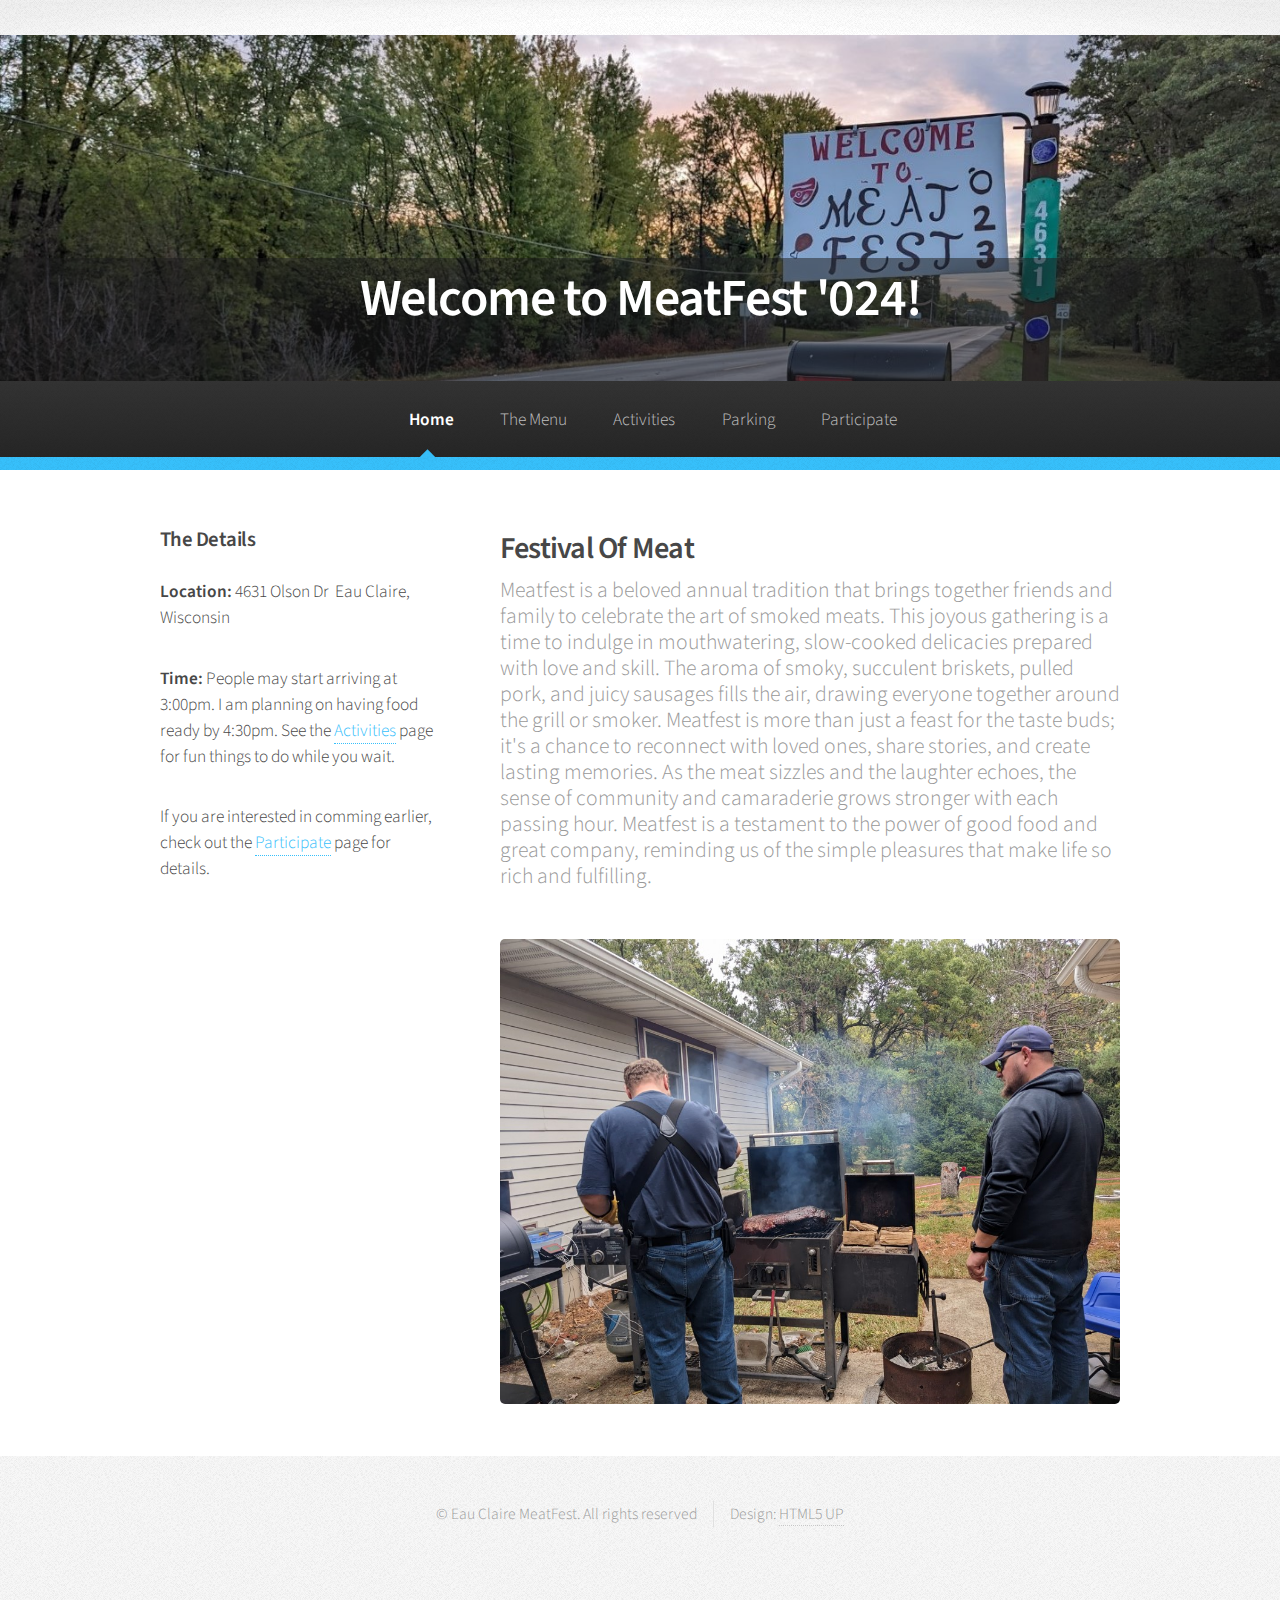
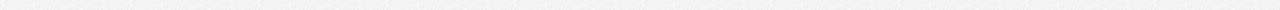
==== commit 45e0c60c: "Updated all pages" ====
--- a/activities.html
+++ b/activities.html
@@ -16,10 +16,13 @@
 
 			<!-- Header -->
 				<div id="header">
-
+				
 					<!-- Logo -->
-						<h1><a href="index.html" id="logo">MeatFest '024!</a></h1>
-
+					<section id="banner">
+						<header>
+							<h1><a href="index.html" id="logo">Welcome to MeatFest '024!</a></h1>
+						</header>
+					</section>
 					<!-- Nav -->
 						<nav id="nav">
 							<ul>
@@ -32,8 +35,9 @@
 										<li><a href="the-desserts.html">The Desserts!</a></li>
 									</ul>
 								</li>
-								<li ><a href="activities.html">Activities</a></li>
+								<li><a href="activities.html">Activities</a></li>
 								<li><a href="parking.html">Parking</a></li>
+								<li><a href="participate.html">Participate</a></li>
 							</ul>
 						</nav>
 
@@ -50,25 +54,16 @@
 
 										<section>
 											<h3>The Details</h3>
-											<p>Location: <a href=https://www.google.com/maps/place/4631+Olson+Dr,+Eau+Claire,+WI+54703/@44.8357871,-91.4330295,19.25z/data=!4m6!3m5!1s0x87f8bb4e6a6b9bab:0xae3e6460a22705f6!8m2!3d44.8358123!4d-91.4323703!16s%2Fg%2F11c1ygnzr8?entry=ttu>4631 Olson Dr, Eau Claire</p></section>a>
-											<p>Time: Those not participating in the morning may start arriving at 3:00pm. I am planning on having food ready by 4:30pm.</p>
+												<p><b>Location:</b> 4631 Olson Dr &nbspEau Claire, Wisconsin</p>
+												<p><b>Time:</b> People may start arriving at 3:00pm. I am planning on having food ready by 4:30pm. See the <a href="activities.html">Activities</a> page for fun things to do while you wait.</p>
+												<p>If you are interested in comming earlier, check out the <a href="participate.html">Participate</a> page for details.</p>
+												<footer>
+													
+												</footer>
 										</section>
-
 										<section>
-											<h3>Another Subheading</h3>
-											<ul class="links">
-												<li><a href="#">Amet turpis, feugiat et sit amet</a></li>
-												<li><a href="#">Ornare in hendrerit in lectus</a></li>
-												<li><a href="#">Semper mod quis eget mi dolore</a></li>
-												<li><a href="#">Consequat etiam lorem phasellus</a></li>
-												<li><a href="#">Amet turpis, feugiat et sit amet</a></li>
-												<li><a href="#">Semper mod quisturpis nisi</a></li>
-											</ul>
-											<footer>
-												<a href="#" class="button">More Random Links</a>
-											</footer>
+										<!--	<img src="images/PXL_20231014_122141278.MP (Large).jpg"> -->
 										</section>
-
 								</div>
 							</div>
 							<div class="col-8  col-12-narrower imp-narrower">
@@ -78,35 +73,13 @@
 
 										<article>
 											<header>
-												<h2>Left Sidebar</h2>
-												<p>Sidebar on the left, content on the right.</p>
+												<h2>Festival Of Meat</h2>
+												<p>Meatfest is a beloved annual tradition that brings together friends and family to celebrate the art of smoked meats. This joyous gathering is a time to indulge in mouthwatering, slow-cooked delicacies prepared with love and skill. The aroma of smoky, succulent briskets, pulled pork, and juicy sausages fills the air, drawing everyone together around the grill or smoker. Meatfest is more than just a feast for the taste buds; it's a chance to reconnect with loved ones, share stories, and create lasting memories. As the meat sizzles and the laughter echoes, the sense of community and camaraderie grows stronger with each passing hour. Meatfest is a testament to the power of good food and great company, reminding us of the simple pleasures that make life so rich and fulfilling.
+												</p>
 											</header>
 
-											<span class="image featured"><img src="images/banner.jpg" alt="" /></span>
-
-											<p>Phasellus quam turpis, feugiat sit amet ornare in, hendrerit in lectus.
-											Praesent semper mod quis eget mi. Etiam eu ante risus. Aliquam erat volutpat.
-											Aliquam luctus et mattis lectus sit amet pulvinar. Nam turpis nisi
-											consequat etiam lorem ipsum dolor sit amet nullam.</p>
-
-											<h3>And Yet Another Subheading</h3>
-											<p>Lorem ipsum dolor sit amet, consectetur adipiscing elit. Maecenas ac quam risus, at tempus
-											justo. Sed dictum rutrum massa eu volutpat. Quisque vitae hendrerit sem. Pellentesque lorem felis,
-											ultricies a bibendum id, bibendum sit amet nisl. Mauris et lorem quam. Maecenas rutrum imperdiet
-											vulputate. Nulla quis nibh ipsum, sed egestas justo. Morbi ut ante mattis orci convallis tempor.
-											Etiam a lacus a lacus pharetra porttitor quis accumsan odio. Sed vel euismod nisi. Etiam convallis
-											rhoncus dui quis euismod. Maecenas lorem tellus, congue et condimentum ac, ullamcorper non sapien.
-											Donec sagittis massa et leo semper a scelerisque metus faucibus. Morbi congue mattis mi.
-											Phasellus sed nisl vitae risus tristique volutpat. Cras rutrum commodo luctus.</p>
-
-											<p>Phasellus odio risus, faucibus et viverra vitae, eleifend ac purus. Praesent mattis, enim
-											quis hendrerit porttitor, sapien tortor viverra magna, sit amet rhoncus nisl lacus nec arcu.
-											Suspendisse laoreet metus ut metus imperdiet interdum aliquam justo tincidunt. Mauris dolor urna,
-											fringilla vel malesuada ac, dignissim eu mi. Praesent mollis massa ac nulla pretium pretium.
-											Maecenas tortor mauris, consectetur pellentesque dapibus eget, tincidunt vitae arcu.
-											Vestibulum purus augue, tincidunt sit amet iaculis id, porta eu purus.</p>
+											<span class="image featured"><img src="images/PXL_20231014_161230990-Medium.jpg" alt="" /></span>
 										</article>
-
 								</div>
 							</div>
 						</div>
@@ -117,67 +90,13 @@
 				<div id="footer">
 					<div class="container">
 						<div class="row">
-							<section class="col-3 col-6-narrower col-12-mobilep">
-								<h3>Links to Stuff</h3>
-								<ul class="links">
-									<li><a href="#">Mattis et quis rutrum</a></li>
-									<li><a href="#">Suspendisse amet varius</a></li>
-									<li><a href="#">Sed et dapibus quis</a></li>
-									<li><a href="#">Rutrum accumsan dolor</a></li>
-									<li><a href="#">Mattis rutrum accumsan</a></li>
-									<li><a href="#">Suspendisse varius nibh</a></li>
-									<li><a href="#">Sed et dapibus mattis</a></li>
-								</ul>
-							</section>
-							<section class="col-3 col-6-narrower col-12-mobilep">
-								<h3>More Links to Stuff</h3>
-								<ul class="links">
-									<li><a href="#">Duis neque nisi dapibus</a></li>
-									<li><a href="#">Sed et dapibus quis</a></li>
-									<li><a href="#">Rutrum accumsan sed</a></li>
-									<li><a href="#">Mattis et sed accumsan</a></li>
-									<li><a href="#">Duis neque nisi sed</a></li>
-									<li><a href="#">Sed et dapibus quis</a></li>
-									<li><a href="#">Rutrum amet varius</a></li>
-								</ul>
-							</section>
-							<section class="col-6 col-12-narrower">
-								<h3>Get In Touch</h3>
-								<form>
-									<div class="row gtr-50">
-										<div class="col-6 col-12-mobilep">
-											<input type="text" name="name" id="name" placeholder="Name" />
-										</div>
-										<div class="col-6 col-12-mobilep">
-											<input type="email" name="email" id="email" placeholder="Email" />
-										</div>
-										<div class="col-12">
-											<textarea name="message" id="message" placeholder="Message" rows="5"></textarea>
-										</div>
-										<div class="col-12">
-											<ul class="actions">
-												<li><input type="submit" class="button alt" value="Send Message" /></li>
-											</ul>
-										</div>
-									</div>
-								</form>
-							</section>
 						</div>
 					</div>
-
-					<!-- Icons -->
-						<ul class="icons">
-							<li><a href="#" class="icon brands fa-twitter"><span class="label">Twitter</span></a></li>
-							<li><a href="#" class="icon brands fa-facebook-f"><span class="label">Facebook</span></a></li>
-							<li><a href="#" class="icon brands fa-github"><span class="label">GitHub</span></a></li>
-							<li><a href="#" class="icon brands fa-linkedin-in"><span class="label">LinkedIn</span></a></li>
-							<li><a href="#" class="icon brands fa-google-plus-g"><span class="label">Google+</span></a></li>
-						</ul>
 
 					<!-- Copyright -->
 						<div class="copyright">
 							<ul class="menu">
-								<li>&copy; Untitled. All rights reserved</li><li>Design: <a href="http://html5up.net">HTML5 UP</a></li>
+								<li>&copy; Eau Claire MeatFest. All rights reserved</li><li>Design: <a href="http://html5up.net">HTML5 UP</a></li>
 							</ul>
 						</div>
 
--- a/assets/css/main.css
+++ b/assets/css/main.css
@@ -2531,7 +2531,7 @@
 
 	#header {
 		text-align: center;
-		padding: 3em 0 0 0;
+		padding: em 0 0 0;
 		background-color: #fff;
 		background-image: url("images/bg02.png"), url("images/bg02.png"), url("images/bg01.png");
 		background-position: top left,					top left,					top left;
@@ -2540,12 +2540,12 @@
 	}
 
 		#header h1 {
-			padding: 0 0 2.75em 0;
+			padding: 0 0 0em 0;
 			margin: 0;
 		}
 
 			#header h1 a {
-				font-size: 1.5em;
+				font-size: 3em;
 				letter-spacing: -0.025em;
 				border: 0;
 			}
@@ -2674,7 +2674,7 @@
 /* Banner */
 
 	#banner {
-		background-image: url("../../images/banner.jpg");
+		background-image: url("../../images/PXL_20231014_122141278.MP-Large-crop.jpg");
 		background-position: center center;
 		background-size: cover;
 		height: 28em;
@@ -2688,7 +2688,7 @@
 			left: 0;
 			width: 100%;
 			background: #212121;
-			background: rgba(27, 27, 27, 0.75);
+			background: rgba(27, 27, 27, 0.5);
 			color: #fff;
 			padding: 1.5em 0;
 		}
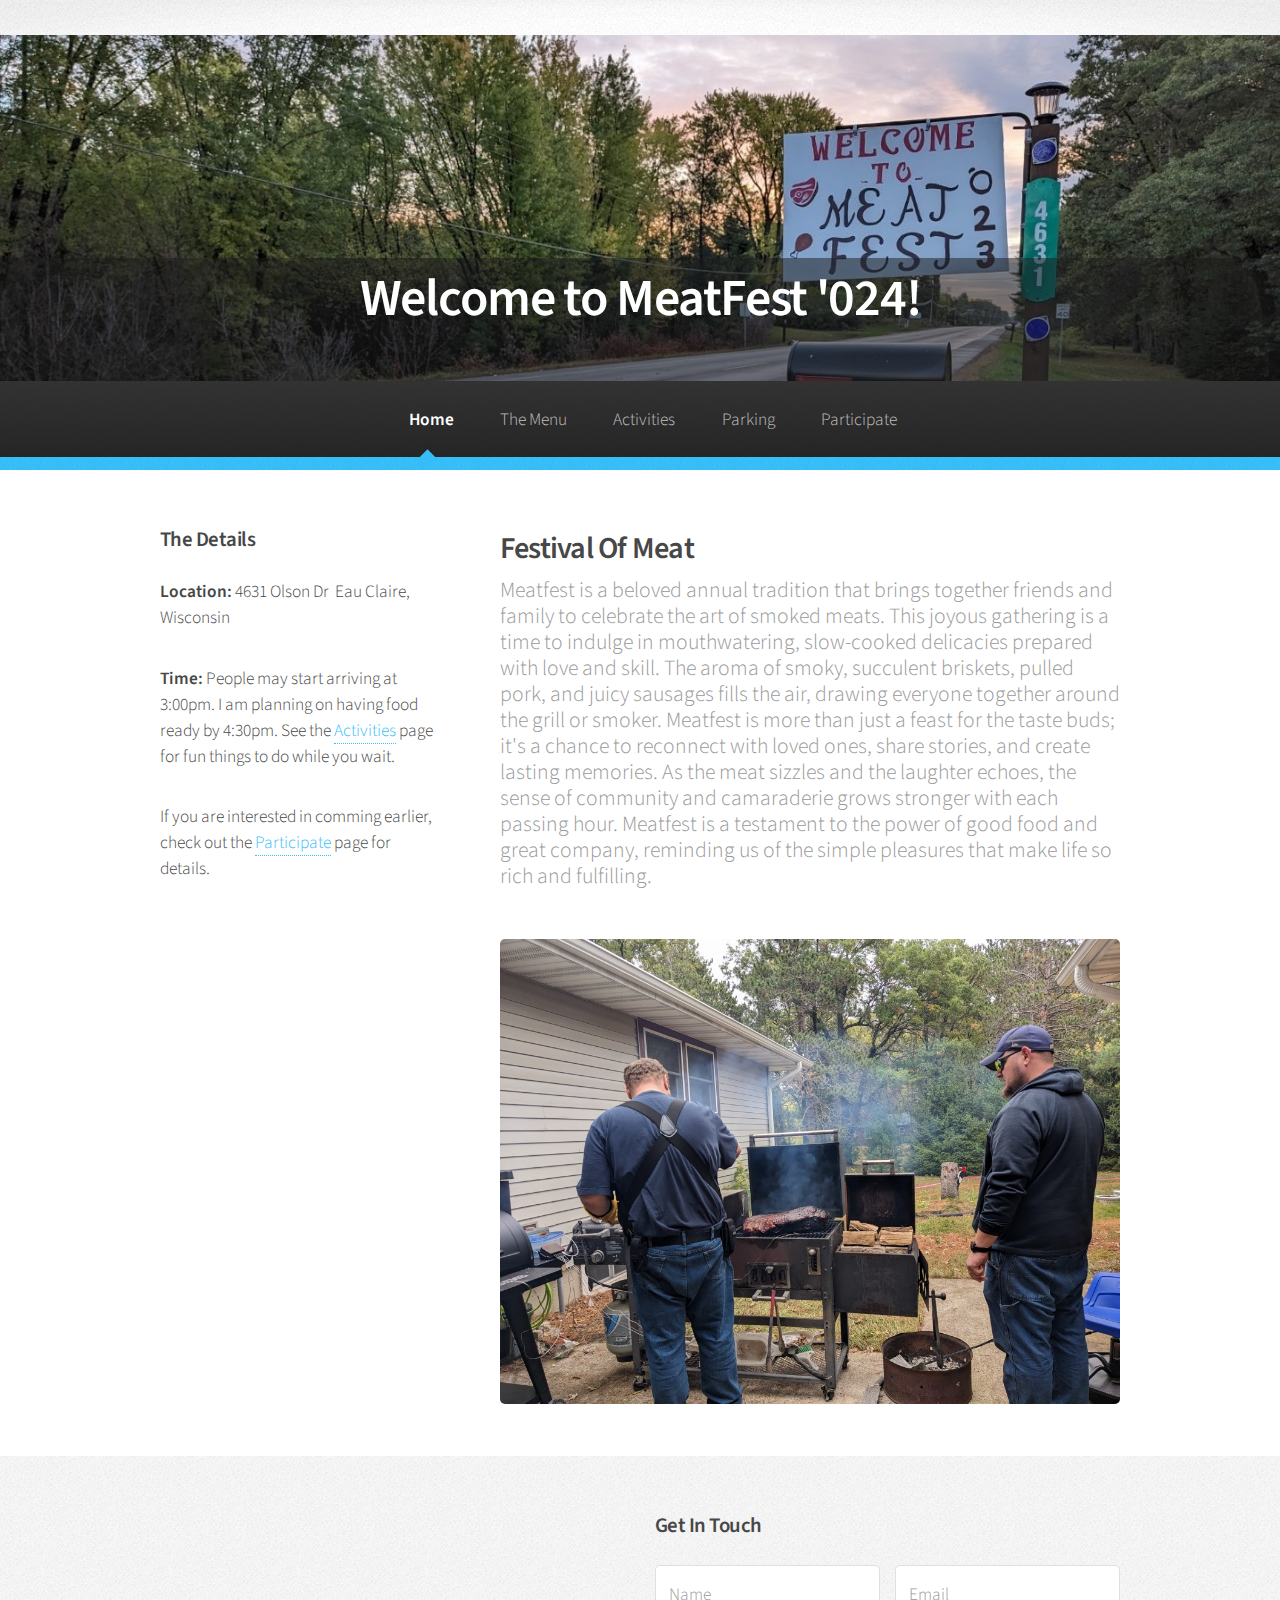
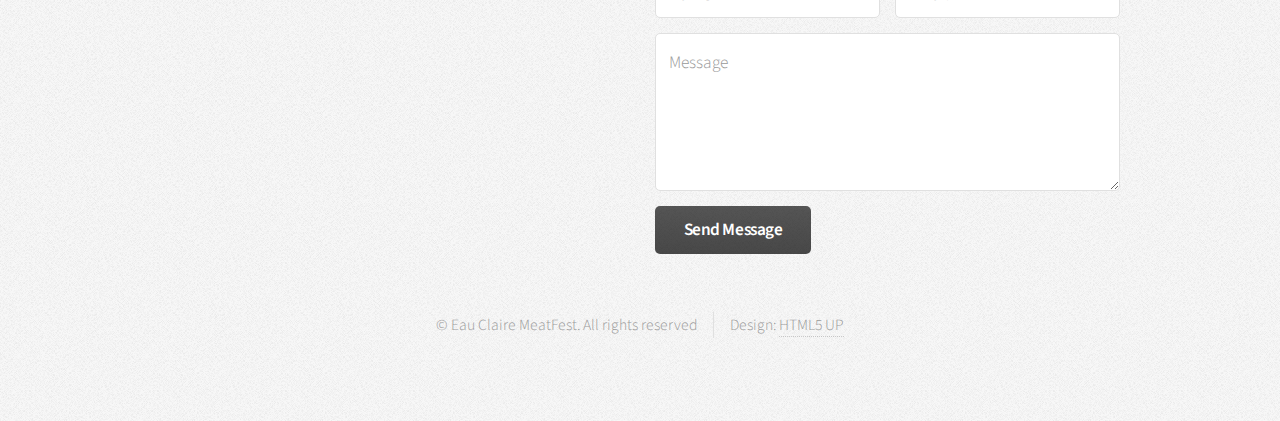
==== commit d2033dc4: "contact form" ====
--- a/activities.html
+++ b/activities.html
@@ -87,11 +87,36 @@
 				</section>
 
 			<!-- Footer -->
-				<div id="footer">
-					<div class="container">
-						<div class="row">
-						</div>
+			<div id="footer">
+				<div class="container">
+					<div class="row">
+						<section class="col-3 col-6-narrower col-12-mobilep">
+						</section>
+						<section class="col-3 col-6-narrower col-12-mobilep">
+						</section>
+						<section class="col-6 col-12-narrower">
+							<h3>Get In Touch</h3>
+							<form method="post" action="https://forms.un-static.com/forms/5c234fdc4834c9398cefcbca8fa0dc8eab6dcf5e">
+								<div class="row gtr-50">
+									<div class="col-6 col-12-mobilep">
+										<input type="text" name="name" id="name" placeholder="Name" />
+									</div>
+									<div class="col-6 col-12-mobilep">
+										<input type="email" name="email" id="email" placeholder="Email" />
+									</div>
+									<div class="col-12">
+										<textarea name="message" id="message" placeholder="Message" rows="5"></textarea>
+									</div>
+									<div class="col-12">
+										<ul class="actions">
+											<li><input type="submit" class="button alt" value="Send Message" /></li>
+										</ul>
+									</div>
+								</div>
+							</form>
+						</section>
 					</div>
+				</div>
 
 					<!-- Copyright -->
 						<div class="copyright">
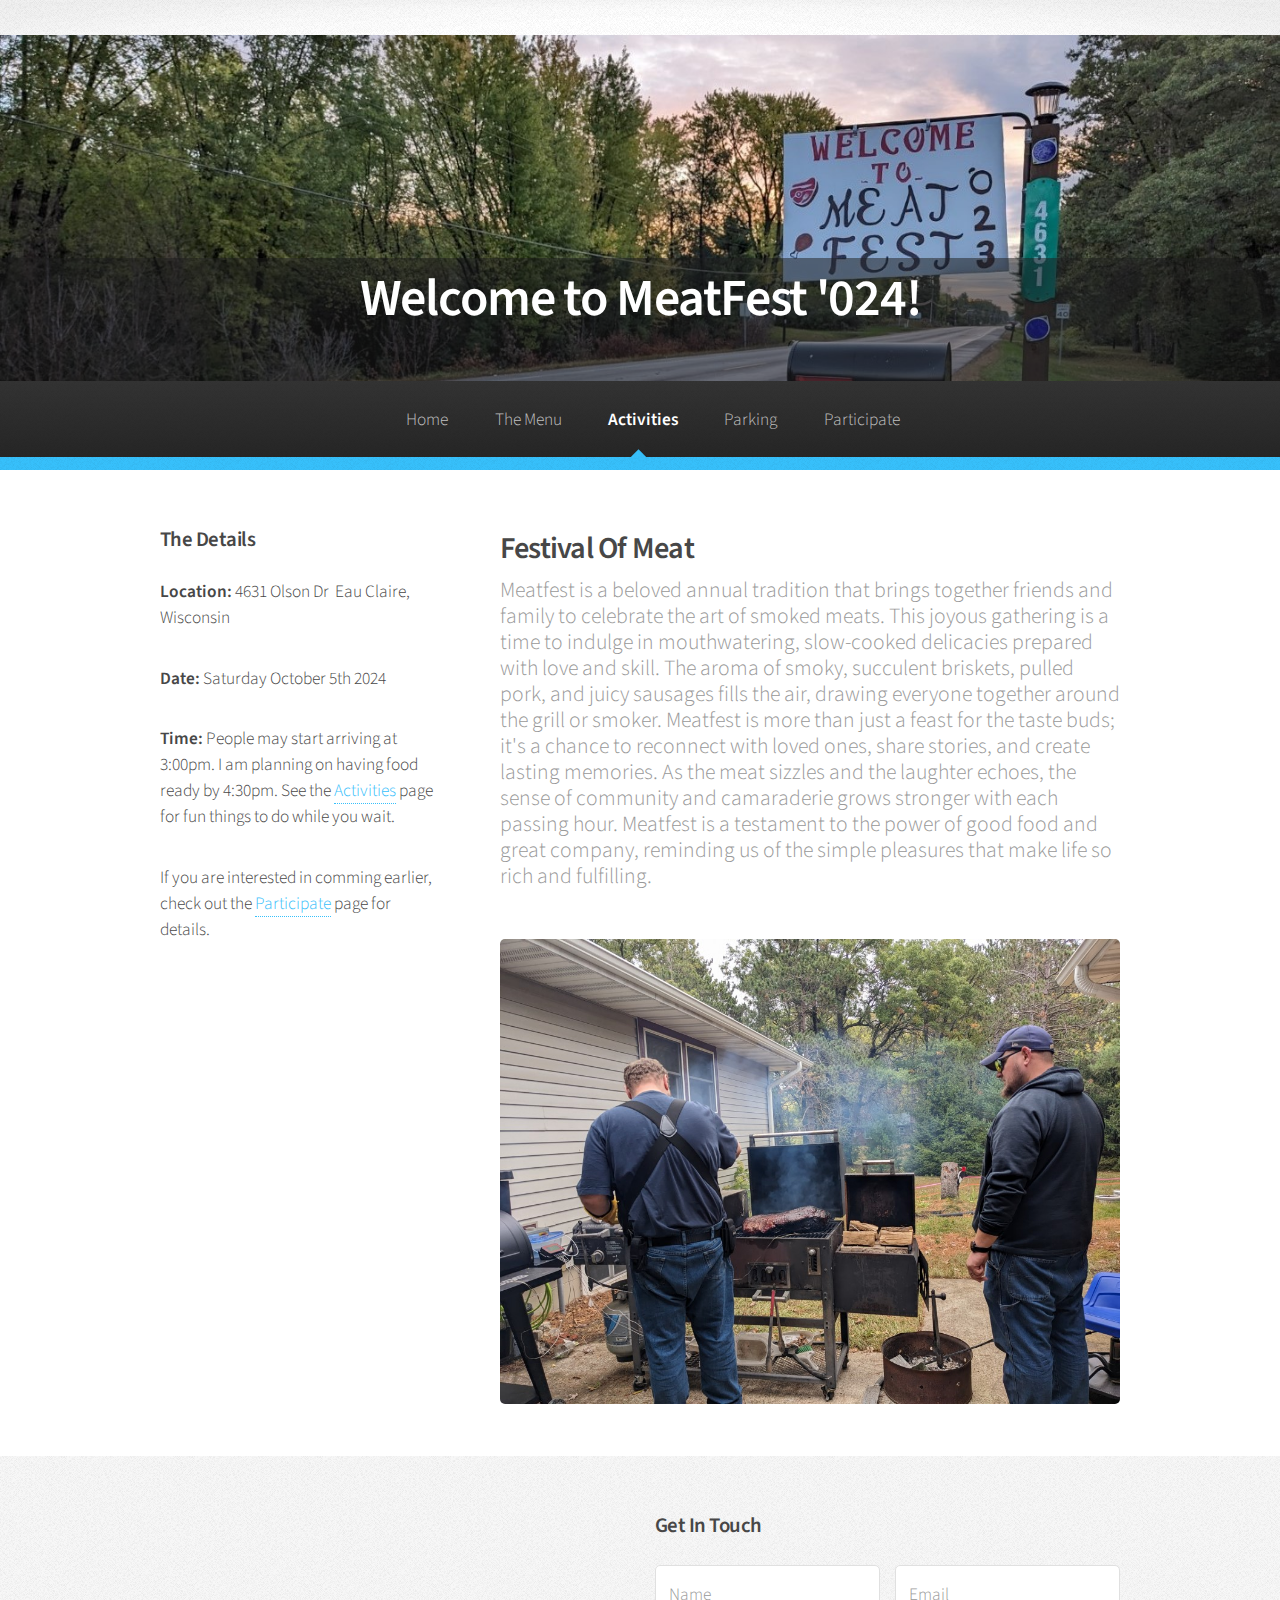
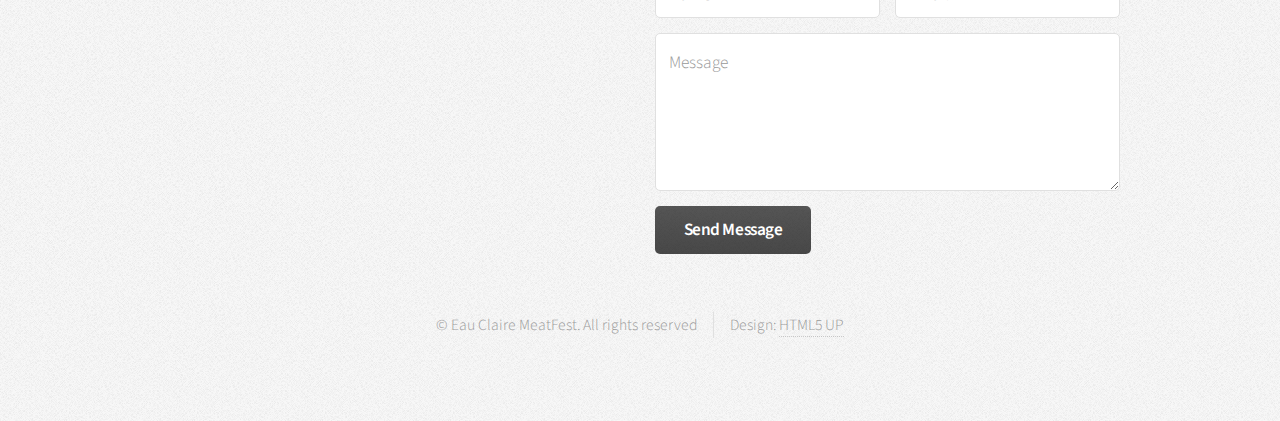
==== commit ef74e4b8: "Allergies" ====
--- a/activities.html
+++ b/activities.html
@@ -26,7 +26,7 @@
 					<!-- Nav -->
 						<nav id="nav">
 							<ul>
-								<li class="current"><a href="index.html">Home</a></li>
+								<li><a href="index.html">Home</a></li>
 								<li>
 									<a href="#">The Menu</a>
 									<ul>
@@ -35,7 +35,7 @@
 										<li><a href="the-desserts.html">The Desserts!</a></li>
 									</ul>
 								</li>
-								<li><a href="activities.html">Activities</a></li>
+								<li class="current"><a href="activities.html">Activities</a></li>
 								<li><a href="parking.html">Parking</a></li>
 								<li><a href="participate.html">Participate</a></li>
 							</ul>
@@ -55,6 +55,7 @@
 										<section>
 											<h3>The Details</h3>
 												<p><b>Location:</b> 4631 Olson Dr &nbspEau Claire, Wisconsin</p>
+												<p><b>Date: </b>Saturday October 5th 2024</p>
 												<p><b>Time:</b> People may start arriving at 3:00pm. I am planning on having food ready by 4:30pm. See the <a href="activities.html">Activities</a> page for fun things to do while you wait.</p>
 												<p>If you are interested in comming earlier, check out the <a href="participate.html">Participate</a> page for details.</p>
 												<footer>
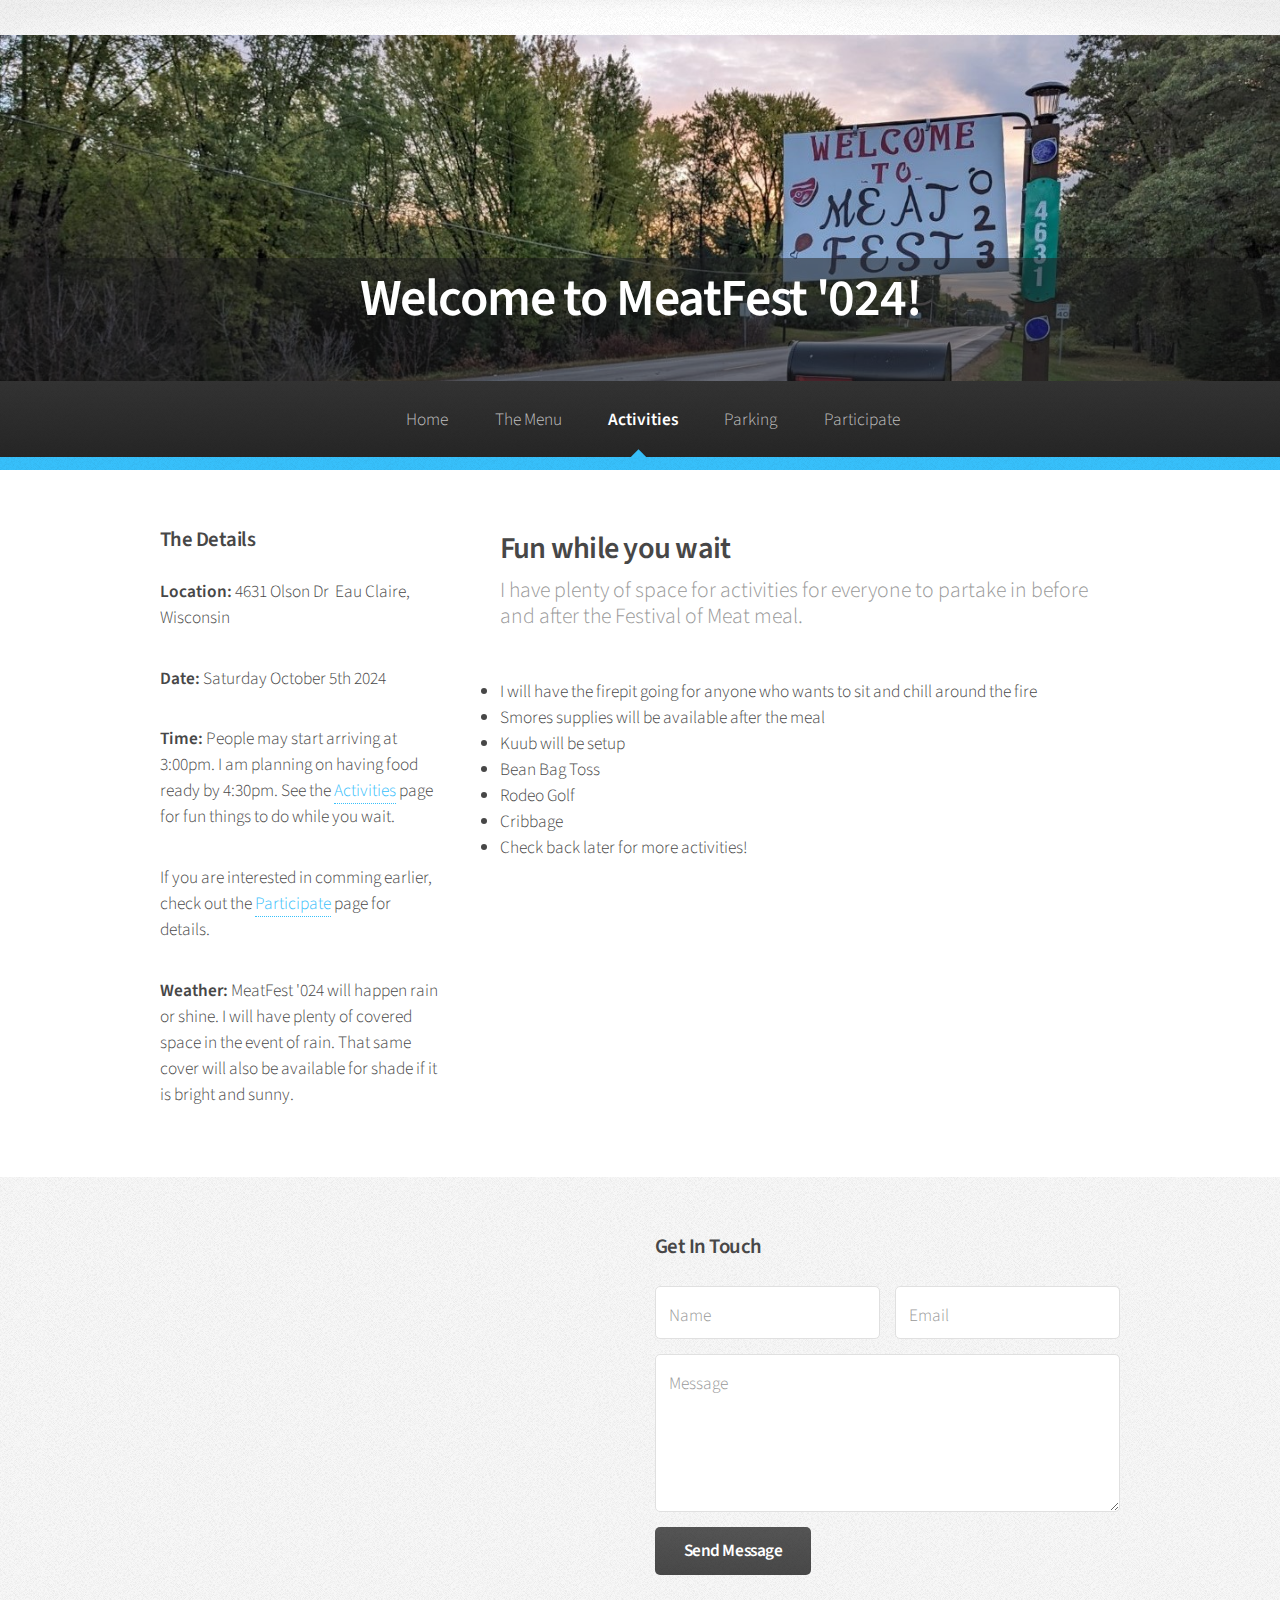
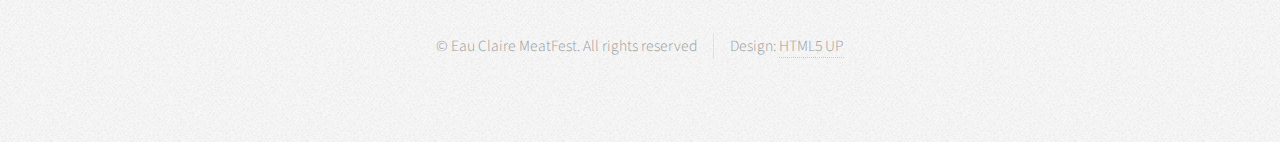
==== commit 4704341c: "I think im done for now?" ====
--- a/activities.html
+++ b/activities.html
@@ -58,6 +58,7 @@
 												<p><b>Date: </b>Saturday October 5th 2024</p>
 												<p><b>Time:</b> People may start arriving at 3:00pm. I am planning on having food ready by 4:30pm. See the <a href="activities.html">Activities</a> page for fun things to do while you wait.</p>
 												<p>If you are interested in comming earlier, check out the <a href="participate.html">Participate</a> page for details.</p>
+												<p><b>Weather: </b>MeatFest '024 will happen rain or shine. I will have plenty of covered space in the event of rain. That same cover will also be available for shade if it is bright and sunny.</p>
 												<footer>
 													
 												</footer>
@@ -74,12 +75,17 @@
 
 										<article>
 											<header>
-												<h2>Festival Of Meat</h2>
-												<p>Meatfest is a beloved annual tradition that brings together friends and family to celebrate the art of smoked meats. This joyous gathering is a time to indulge in mouthwatering, slow-cooked delicacies prepared with love and skill. The aroma of smoky, succulent briskets, pulled pork, and juicy sausages fills the air, drawing everyone together around the grill or smoker. Meatfest is more than just a feast for the taste buds; it's a chance to reconnect with loved ones, share stories, and create lasting memories. As the meat sizzles and the laughter echoes, the sense of community and camaraderie grows stronger with each passing hour. Meatfest is a testament to the power of good food and great company, reminding us of the simple pleasures that make life so rich and fulfilling.
+												<h2>Fun while you wait</h2>
+												<p>I have plenty of space for activities for everyone to partake in before and after the Festival of Meat meal.
 												</p>
+												<li>I will have the firepit going for anyone who wants to sit and chill around the fire</li>
+												<li>Smores supplies will be available after the meal</li>
+												<li>Kuub will be setup</li>
+												<li>Bean Bag Toss</li>
+												<li>Rodeo Golf</li>
+												<li>Cribbage</li>
+												<li>Check back later for more activities!</li>
 											</header>
-
-											<span class="image featured"><img src="images/PXL_20231014_161230990-Medium.jpg" alt="" /></span>
 										</article>
 								</div>
 							</div>
